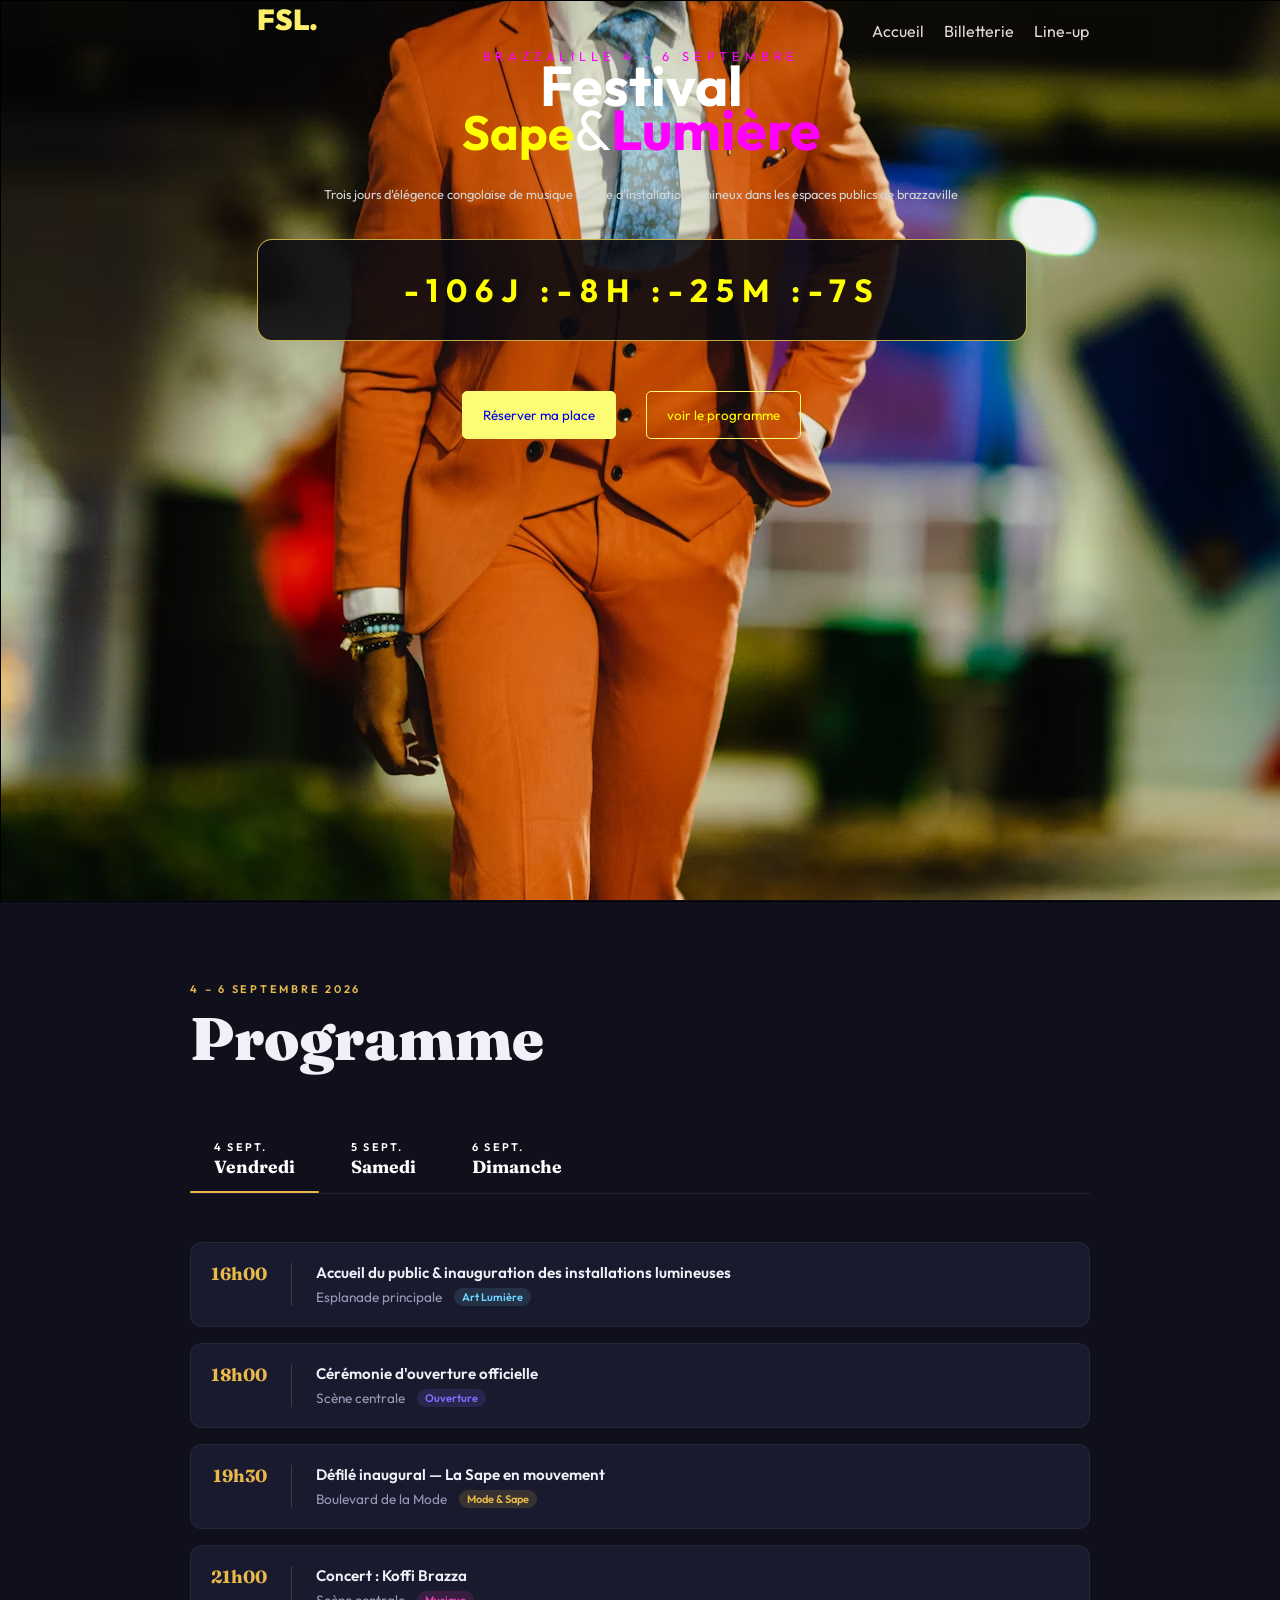
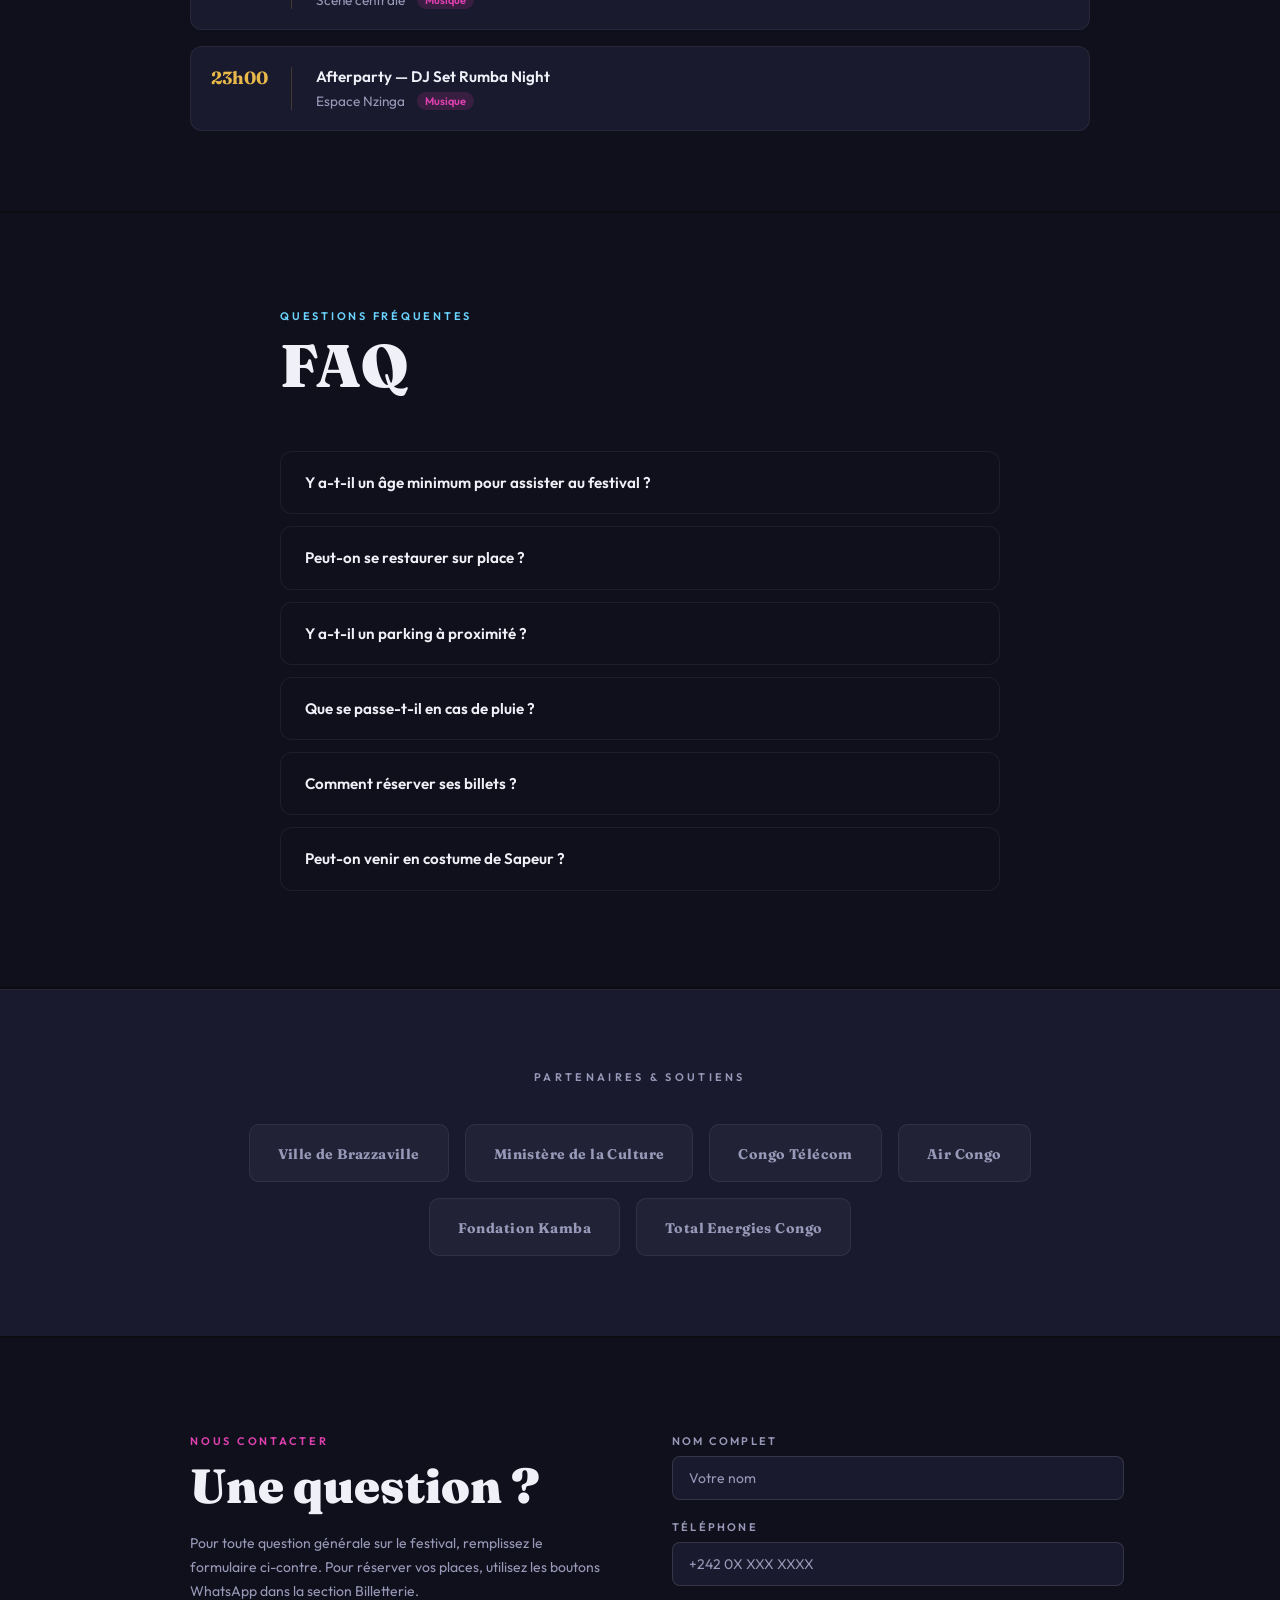
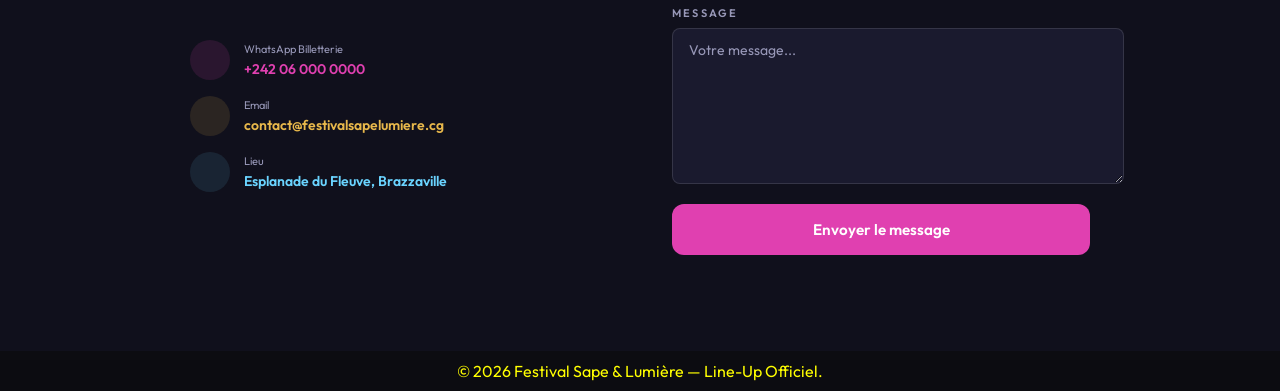
==== index.html @ 35334fa2 "ajout" ====
<!DOCTYPE html>
<html lang="en">
<head>
    <meta charset="UTF-8">
    <meta name="viewport" content="width=device-width, initial-scale=1.0">
    <link rel="stylesheet" href="style.css">
    <link href="https://fonts.googleapis.com/css2?family=Fraunces:wght@700;900&family=Outfit:wght@400;500;600&display=swap" rel="stylesheet" />
  
    <title>Festival-Sape-Luni</title>
</head>
<body>
    <header>
        
        <section id="section1">
            <h1 class="h1"><strong class="FSL">FSL.</strong></h1>
            <nav>
                
                <ul id="ul">
                    <li><a href="index.html">Accueil</a></li>
                    <li><a href="/Billetterie/billetterie.html">Billetterie</a></li>
                    <li> <a href="/line-up/lineup.html">Line-up</a></li>
                </ul>
            </nav>
            <div class="header_burger">
    <svg xmlns="http://www.w3.org/2000/svg" fill="none" viewBox="0 0 24 24" stroke-width="1.5" stroke="currentColor" class="size-6">
  <path stroke-linecap="round" stroke-linejoin="round" d="M3.75 6.75h16.5M3.75 12h16.5m-16.5 5.25h16.5" />
</svg>

            </div>
        </section>
        <section id="section2">
            <p class="p1">BRAZZALILLE 4 - 6 SEPTEMBRE</p>
            <div class="char">
            <p class="p2"><strong class="ftv">Festival</strong><br><strong class="Sape">Sape</strong><span>&</span><strong class="lum">Lumière</strong></p>
            <p class="p3">Trois jours d'élégence congolaise de musique de live 
            d'installation  lumineux dans les espaces publics de brazzaville</p>
            
            </div>
            <div id="div1" class="div1" >
            <p id="jours" class="container"></p>
            <p id="heures" class="container"></p>
            <p id="minutes" class="container"></p>
            <p id="secondes" class="container"></p>
            </div>

            <div id="div2" class="div2">
                <button class="rvs"><a href="https://api.whatsapp.com/send/?phone=242060000000&text=Bonjour%2C+je+souhaite+r%C3%A9server+un+Pass+1+Jour+pour+le+Festival+Sape+%26+Lumi%C3%A8re.&type=phone_number&app_absent=0">Réserver ma place</a></button>
                <button class="vlp">voir le programme</button>
            </div>
        </section>
    </header>

    <main>
      <section id="programme">
    <div class="prog-inner">
    <p class="prog-eyebrow">4 – 6 Septembre 2026</p>
    <h2 class="prog-title">Programme</h2>

    <div class="prog-tabs">
      <button class="prog-tab active" data-day="vendredi">
        <span class="tab-date">4 Sept.</span>
        <span class="tab-day">Vendredi</span>
        <span class="tab-indicator"></span>
      </button>
      <button class="prog-tab" data-day="samedi">
        <span class="tab-date">5 Sept.</span>
        <span class="tab-day">Samedi</span>
        <span class="tab-indicator"></span>
      </button>
      <button class="prog-tab" data-day="dimanche">
        <span class="tab-date">6 Sept.</span>
        <span class="tab-day">Dimanche</span>
        <span class="tab-indicator"></span>
      </button>
    </div>

    <div class="prog-events" id="prog-events"></div>
  </div>
</section><hr>
<!--FAQ-->
 <section id="faq">
  <div class="faq-inner">
    <p class="faq-eyebrow">Questions fréquentes</p>
    <h2 class="faq-title">FAQ</h2>

    <div class="faq-list" id="faq-list"></div>
  </div>
</section><hr>
<section id="partenaires">
  <div class="partenaires-inner">
    <p class="partenaires-eyebrow">Partenaires &amp; soutiens</p>
    <div class="partenaires-grid" id="partenaires-grid"></div>
  </div>
</section><hr>
  <section id="contact">
  <div class="contact-inner">

    <!-- Colonne gauche -->
    <div>
      <p class="contact-eyebrow">Nous contacter</p>
      <h2 class="contact-title">Une question ?</h2>
      <p class="contact-desc">
        Pour toute question générale sur le festival, remplissez le formulaire ci-contre.
        Pour réserver vos places, utilisez les boutons WhatsApp dans la section Billetterie.
      </p>

      <div class="contact-infos">

        <div class="contact-info-item">
          <div class="contact-icon" style="background: rgba(224,64,176,0.12);">

          </div>
          <div class="contact-info-text">
            <p>WhatsApp Billetterie</p>
            <a href="https://wa.me/242060000000" style="color: #e040b0;">+242 06 000 0000</a>
          </div>
        </div>

        <div class="contact-info-item">
          <div class="contact-icon" style="background: rgba(232,184,75,0.12);">

          </div>
          <div class="contact-info-text">
            <p>Email</p>
            <span style="color: #e8b84b;">contact@festivalsapelumiere.cg</span>
          </div>
        </div>

        <div class="contact-info-item">
          <div class="contact-icon" style="background: rgba(106,212,255,0.10);">
            
          </div>
          <div class="contact-info-text">
            <p>Lieu</p>
            <span style="color: #6ad4ff;">Esplanade du Fleuve, Brazzaville</span>
          </div>
        </div>

      </div>
    </div>

    <!-- Colonne droite : formulaire -->
    <div>
      <form class="contact-form" id="contact-form" novalidate>
        <div class="form-field">
          <label for="nom">Nom complet</label>
          <input type="text" id="nom" name="nom" placeholder="Votre nom" required />
        </div>
        <div class="form-field">
          <label for="telephone">Téléphone</label>
          <input type="tel" id="telephone" name="telephone" placeholder="+242 0X XXX XXXX" required />
        </div>
        <div class="form-field">
          <label for="message">Message</label>
          <textarea id="message" name="message" placeholder="Votre message..." required></textarea>
        </div>
        <button type="submit" class="form-submit">Envoyer le message</button>
      </form>

      <div class="success-box" id="success-box">
        <div class="success-icon">
          <svg width="32" height="32" viewBox="0 0 32 32" fill="none">
            <path d="M8 16l6 6 10-10" stroke="#4ddb9a" stroke-width="2.5" stroke-linecap="round" stroke-linejoin="round"/>
          </svg>
        </div>
        <h3>Message envoyé !</h3>
        <p>Nous vous répondrons dans les 48 heures.</p>
        <button onclick="resetForm()">Envoyer un autre message</button>
      </div>
    </div>

  </div>
</section>

<main>
   
    </main>




    <footer class="footer">
        <p> &copy; 2026 Festival Sape & Lumière — Line-Up Officiel.</p>
    </footer>
    <script src="app.js"></script>
</body>
</html>
---- style.css ----
*{
margin: 0;
padding: 0;
font-family: 'Outfit', sans-serif;
text-decoration: none;
}
/*entete et hero section */
header{
width: 100%;
max-width: 100%;
height: 500px;
border: 1px solid black;
color: black;
background-image: url(photo-1645506424213-95a26e09789f.avif);
background-size: cover;
background-position: center;
background-repeat: no-repeat;
background-attachment: fixed;
min-height: 100vh;

}
body{
max-width: 100%;
background-color: rgb(12, 12, 17);
}
hr{
border: 1px solid rgb(12, 12, 17);;
}
#section1{
font-size: 1.2rem;
display: flex;
justify-content:space-around;
gap: 10px;
}
nav{
position:s;
}

.h1{
margin-left: 4rem;
font-weight:bolder ;
}
#h1, .FSL{
color: rgb(253, 239, 108);
font-weight:bolder ;
}
#section2, .P2{
line-height: 3.5px;
text-align: center;
}
.ftv{
font-weight: bolder;
color: white;
font-size: 3.5rem;
}
.Sape{
font-weight: bolder;
color: yellow;
font-size: 3rem;
}
.lum{
font-weight: bolder;
color:fuchsia;
font-size: 3.5rem;
}
span{
font-size: 3.5rem;
color: white;
}
#section, .p3{
margin-top: 20px;
text-align: center;
font-size: 0.8rem;
color: rgb(212, 213, 214);
}
#ul{
display: flex;
justify-content: space-between;
gap: 20px;
text-decoration: none;
list-style: none;
margin-left: 10rem;
margin-top: 20px;
font-size: 1rem;
}
li a{
color: rgb(226, 221, 221);
}
.p1{
font-size: 0.8rem;
color: fuchsia;
text-align: center;
letter-spacing: 0.3rem;
}
#section2, .P2{
line-height: 30px;
text-align: center;
}
.ftv{
font-weight: bolder;

}
.Sape{
font-weight: bolder;
}
.lum{
font-weight: bolder;
}
/*compte a rebour*/
.div1{
 display: flex;
 justify-content: center;
 align-items: center;
 max-width: 60%;
 border: 1px solid rgba(236, 209, 85, 0.815);
 height: 100px;
 margin-top: 30px;
 margin-left: 20%;
 background-color: rgba(12, 12, 17, 0.89);
 border-radius: 15px;
}
.container{
color: yellow;
font-size: 2rem;
letter-spacing: 0.5rem;
font-weight: bolder;
}
.div2{
max-width: 100%;
display: flex;
flex-direction: row;
flex-wrap: wrap;
gap: 30px;
margin-left: 36%;
margin-top: 50px;
}
.rvs{
padding: 15px 20px;
border-radius: 5px;
border:1px solid rgb(252, 252, 117);
background-color:rgb(252, 252, 117); ;
}
.vlp{
padding: 15px 20px;
border-radius: 5px;
background-color: rgba(255, 255, 255, 0);
border:1px solid rgb(252, 252, 117);
color: yellow;
}

.header_burger, svg{
stroke: white;
width: 22px;
height: 22px;
display: none;
} 
/* programme*/
body {
      font-family: 'Outfit', sans-serif;
      background: #10101c;
      color: #f0f0f8;
    }

    
    #programme {
      padding: 80px 20px;
      background: #10101c;
    
    }

    .prog-inner {
      max-width: 900px;
      margin: 0 auto;
    }

   
    .prog-eyebrow {
      font-size: 11px;
      text-transform: uppercase;
      letter-spacing: 0.25em;
      font-weight: 600;
      color: #e8b84b;
      margin-bottom: 12px;
    }

    .prog-title {
      font-family: 'Fraunces', Georgia, serif;
      font-weight: 900;
      font-size: clamp(2.5rem, 6vw, 3.75rem);
      color: #f0f0f8;
      margin-bottom: 56px;
      line-height: 1;
    }

    
    .prog-tabs {
      display: flex;
      gap: 8px;
      border-bottom: 1px solid rgba(240,240,248,0.08);
      margin-bottom: 48px;
    }

    .prog-tab {
      display: flex;
      flex-direction: column;
      align-items: flex-start;
      padding: 16px 24px;
      background: none;
      border: none;
      cursor: pointer;
      position: relative;
      color: #9898b8;
      transition: color 0.2s;
    }

    .prog-tab:hover { color: #c8c8e0; }

    .prog-tab.active { color: #e8b84b; }

    .prog-tab .tab-date {
      font-size: 11px;
      text-transform: uppercase;
      letter-spacing: 0.2em;
      font-weight: 600;
    }

    .prog-tab .tab-day {
      font-family: 'Fraunces', Georgia, serif;
      font-weight: 700;
      font-size: 1.1rem;
      margin-top: 2px;
    }

    .prog-tab .tab-indicator {
      display: none;
      position: absolute;
      bottom: 0; left: 0; right: 0;
      height: 2px;
      background: #e8b84b;
      border-radius: 2px;
    }

    .prog-tab.active .tab-indicator {
      display: block; }

   
    .prog-events { display: flex; flex-direction: column; gap: 16px; }

    .prog-event {
      display: flex;
      gap: 24px;
      align-items: flex-start;
      padding: 20px;
      border-radius: 12px;
      background: #1a1a2e;
      border: 1px solid rgba(240,240,248,0.06);
      transition: transform 0.2s;
    }

    .prog-event:hover { transform: scale(1.005); }

    .prog-time {
      flex-shrink: 0;
      width: 56px;
      text-align: right;
      font-family: 'Fraunces', Georgia, serif;
      font-weight: 700;
      font-size: 1.1rem;
      color: #e8b84b;
    }
    .prog-divider {
      width: 1px;
      align-self: stretch;
      background: rgba(232,184,75,0.2);
    }

    .prog-info { flex: 1; }

    .prog-event-title {
      font-weight: 600;
      font-size: 0.95rem;
      color: #f0f0f8;
      margin-bottom: 6px;
    }

    .prog-meta {
      display: flex;
      align-items: center;
      gap: 12px;
      flex-wrap: wrap;
    }

    .prog-location {
      font-size: 0.85rem;
      color: #9898b8;
      display: flex;
      align-items: center;
      gap: 4px;
    }

    .prog-location svg { width: 14px; height: 14px; flex-shrink: 0; }

    .prog-badge {
      font-size: 11px;
      font-weight: 600;
      padding: 2px 8px;
      border-radius: 999px;
    }

    /* ── Responsive ── */
    @media (max-width: 600px) {
      .prog-tab { padding: 12px 14px; }
      .prog-tab .tab-day { font-size: 1rem; }
      .prog-event { gap: 14px; padding: 14px; }
      .prog-time { width: 44px; font-size: 0.95rem; }
    }

/*partenaire*/
    #partenaires{
    background-color:#1a1a2e;
    }
    #faq {
      padding: 96px 24px;
    }

    .faq-inner {
      max-width: 720px;
      margin: 0 auto;
    }

    /* ── Header ── */
    .faq-eyebrow {
      font-size: 11px;
      text-transform: uppercase;
      letter-spacing: 0.25em;
      font-weight: 600;
      color: #6ad4ff;
      margin-bottom: 12px;
    }

    .faq-title {
      font-family: 'Fraunces', Georgia, serif;
      font-weight: 900;
      font-size: clamp(2.5rem, 6vw, 3.75rem);
      color: #f0f0f8;
      line-height: 1;
      margin-bottom: 56px;
    }

    /* ── Accordion ── */
    .faq-list {
      display: flex;
      flex-direction: column;
      gap: 12px;
    }

    .faq-item {
      border-radius: 12px;
      background: #10101c;
      border: 1px solid rgba(240, 240, 248, 0.06);
      overflow: hidden;
      transition: border-color 0.25s;
    }

    .faq-item.open {
      border-color: rgba(106, 212, 255, 0.3);
    }

    .faq-question {
      width: 100%;
      display: flex;
      align-items: center;
      justify-content: space-between;
      gap: 16px;
      padding: 20px 24px;
      background: none;
      border: none;
      cursor: pointer;
      text-align: left;
    }

    .faq-question span {
      font-size: 0.95rem;
      font-weight: 600;
      color: #f0f0f8;
      line-height: 1.4;
    }

    .faq-icon {
      flex-shrink: 0;
      width: 20px;
      height: 20px;
      color: #6ad4ff;
      transition: transform 0.3s ease;
    }

    .faq-item.open .faq-icon {
      transform: rotate(180deg);
    }

    .faq-answer {
      max-height: 0;
      overflow: hidden;
      transition: max-height 0.35s ease;
    }

    .faq-answer-inner {
      padding: 0 24px 20px;
      font-size: 0.875rem;
      line-height: 1.7;
      color: #9898b8;
    }

/*Nous contacter*/
 
    #contact {
      padding: 96px 24px;
    }

    .contact-inner {
      max-width: 900px;
      margin: 0 auto;
      display: grid;
      grid-template-columns: 1fr 1fr;
      gap: 64px;
      align-items: start;
    }

   
    .contact-eyebrow {
      font-size: 11px;
      text-transform: uppercase;
      letter-spacing: 0.25em;
      font-weight: 600;
      color: #e040b0;
      margin-bottom: 12px;
    }

    .contact-title {
      font-family: 'Fraunces', Georgia, serif;
      font-weight: 900;
      font-size: clamp(2rem, 5vw, 3rem);
      color: #f0f0f8;
      line-height: 1.1;
      margin-bottom: 20px;
    }

    .contact-desc {
      font-size: 0.875rem;
      line-height: 1.7;
      color: #9898b8;
      margin-bottom: 36px;
    }

    /* ── Infos de contact ── */
    .contact-infos {
      display: flex;
      flex-direction: column;
      gap: 16px;
    }

    .contact-info-item {
      display: flex;
      align-items: center;
      gap: 14px;
    }

    .contact-icon {
      width: 40px;
      height: 40px;
      border-radius: 50%;
      display: flex;
      align-items: center;
      justify-content: center;
      flex-shrink: 0;
    }

    .contact-info-text p:first-child {
      font-size: 11px;
      color: #9898b8;
      margin-bottom: 2px;
    }

    .contact-info-text a,
    .contact-info-text span {
      font-size: 0.875rem;
      font-weight: 600;
      text-decoration: none;
    }

    /* ── Formulaire ── */
    .contact-form {
      display: flex;
      flex-direction: column;
      gap: 20px;
    }

    .form-field {
      display: flex;
      flex-direction: column;
      gap: 8px;
    }

    .form-field label {
      font-size: 11px;
      font-weight: 600;
      text-transform: uppercase;
      letter-spacing: 0.2em;
      color: #9898b8;
    }

    .form-field input,
    .form-field textarea {
      background: #1a1a2e;
      border: 1px solid rgba(240, 240, 248, 0.12);
      color: #f0f0f8;
      border-radius: 8px;
      padding: 12px 16px;
      font-family: 'Outfit', sans-serif;
      font-size: 0.875rem;
      outline: none;
      transition: border-color 0.2s;
      width: 100%;
    }

    .form-field input::placeholder,
    .form-field textarea::placeholder {
      color: #9898b8;
    }

    .form-field input:focus,
    .form-field textarea:focus {
      border-color: rgba(232, 184, 75, 0.5);
    }

    .form-field textarea {
      resize: vertical;
      min-height: 130px;
    }

    .form-submit {
      padding: 16px;
      border-radius: 12px;
      background: #e040b0;
      color: #fff;
      font-family: 'Outfit', sans-serif;
      font-size: 0.95rem;
      font-weight: 600;
      border: none;
      cursor: pointer;
      transition: opacity 0.2s, transform 0.2s;
    }

    .form-submit:hover {
      opacity: 0.9;
      transform: translateY(-2px);
    }

    
    .success-box {
      display: none;
      flex-direction: column;
      align-items: center;
      justify-content: center;
      gap: 16px;
      text-align: center;
      padding: 48px 32px;
      border-radius: 16px;
      background: rgba(77, 219, 154, 0.08);
      border: 1px solid rgba(77, 219, 154, 0.25);
    }

    .success-box.visible { display: flex; }

    .success-icon {
      width: 64px;
      height: 64px;
      border-radius: 50%;
      background: rgba(77, 219, 154, 0.15);
      display: flex;
      align-items: center;
      justify-content: center;
    }

    .success-box h3 {
      font-family: 'Fraunces', Georgia, serif;
      font-weight: 700;
      font-size: 1.25rem;
      color: #4ddb9a;
    }

    .success-box p {
      font-size: 0.875rem;
      color: #9898b8;
    }

    .success-box button {
      margin-top: 8px;
      font-size: 0.875rem;
      color: #9898b8;
      background: none;
      border: none;
      cursor: pointer;
      text-decoration: underline;
      font-family: 'Outfit', sans-serif;
    }

    /* ── Responsive ── */
    @media (max-width: 768px) {
      .contact-inner {
        grid-template-columns: 1fr;
        gap: 48px;
      }
    }
/*section partenaire*/
 
    #partenaires {
      padding: 80px 24px;
      border-top: 1px solid rgba(240, 240, 248, 0.05);
    }

    .partenaires-inner {
      max-width: 900px;
      margin: 0 auto;
      text-align: center;
    }

    
    .partenaires-eyebrow {
      font-size: 11px;
      text-transform: uppercase;
      letter-spacing: 0.3em;
      font-weight: 600;
      color: #9898b8;
      margin-bottom: 40px;
    }

    
    .partenaires-grid {
      display: flex;
      flex-wrap: wrap;
      align-items: center;
      justify-content: center;
      gap: 16px;
    }

    .partenaire-card {
      padding: 18px 28px;
      border-radius: 10px;
      background: rgba(240, 240, 248, 0.04);
      border: 1px solid rgba(240, 240, 248, 0.07);
      transition: opacity 0.2s, border-color 0.2s, transform 0.2s;
      cursor: default;
    }

    .partenaire-card:hover {
      opacity: 0.75;
      border-color: rgba(232, 184, 75, 0.2);
      transform: translateY(-2px);
    }

    .partenaire-card span {
      font-family: 'Fraunces', Georgia, serif;
      font-weight: 700;
      font-size: 0.875rem;
      letter-spacing: 0.03em;
      color: #9898b8;
      white-space: nowrap;
    }

    /* ── Responsive ── */
    @media (max-width: 480px) {
      .partenaire-card { padding: 14px 20px; }
      .partenaire-card span { font-size: 0.8rem; }
    }




 


/*mobile*/
@media (max-width:768px){
.h1{
margin-left: 0;
}
.header_burger, svg{
stroke: white;
width: 22px;
height: 22px;
display: block;

}

.rvs{
padding: 15px 20px;
border-radius: 5px;
border:1px solid rgb(252, 252, 117);
background-color:rgb(252, 252, 117); ;
}
.vlp{
padding: 15px 20px;
border-radius: 5px;
background-color: rgba(255, 255, 255, 0);
border:1px solid rgb(252, 252, 117);
}
#ul{
text-decoration: none;
list-style: none;
margin-left: 1rem;
}
nav{
display: none;
}
.p1{
font-size: 0.8rem;
color: fuchsia;
text-align: center;
letter-spacing: 0.3rem;
}
#section2, .P2{
line-height: 30px;
text-align: center;

}
.ftv{
font-weight: bolder;
color: white;
font-size: 30px;
}
.Sape{
font-weight: bolder;
color: yellow;
font-size: 30px;
}
.lum{
font-weight: bolder;
color:fuchsia;
font-size: 30px;
}
span{
font-size: 30px;
color: white;
}
#section, .p3{
margin-top: 20px;
text-align: center;
font-size: 0.8rem;
color: rgb(212, 213, 214);
}
.div1{
 max-width: 80%;
 border: 1px solid rgba(236, 209, 85, 0.815);
 height: 100px;
 margin-top: 30px;
 margin-left: 10%;
 background-color: rgba(12, 12, 17, 0.89);
 border-radius: 15px;
 
}
.div2{

display: flex;
flex-wrap: wrap;
max-width: 45%;
margin-left: 40%;
}
.container{
color: yellow;
font-size: 1.2rem;
letter-spacing: 0.rem;
font-weight: bolder;
}
header{
height: 700px;
}

}

@media (max-width: 375px){

.div2{

display: flex;
max-width: 45%;
margin-left: 30%;
height: 200px;

}
.container{
color: yellow;
font-size: 0.9rem;
letter-spacing: 0.4rem;
font-weight: bolder;

}
.rvs{
width: 200px;
height: 50px;
padding: 15px 20px;
border-radius: 5px;
border:1px solid rgb(252, 252, 117);
background-color:rgb(252, 252, 117); ;
}
.vlp{
width: 200px;
height: 50px;
padding: 15px 20px;
border-radius: 5px;
background-color: rgba(255, 255, 255, 0);
border:1px solid rgb(252, 252, 117);
}

header{
height: 700px;
}
}

/*footer*/
.footer{
max-width: 100%;
font-size: 1rem;
background-color: rgb(12, 12, 17);
text-align: center;
padding: 10px 10px;
color: yellow;
}
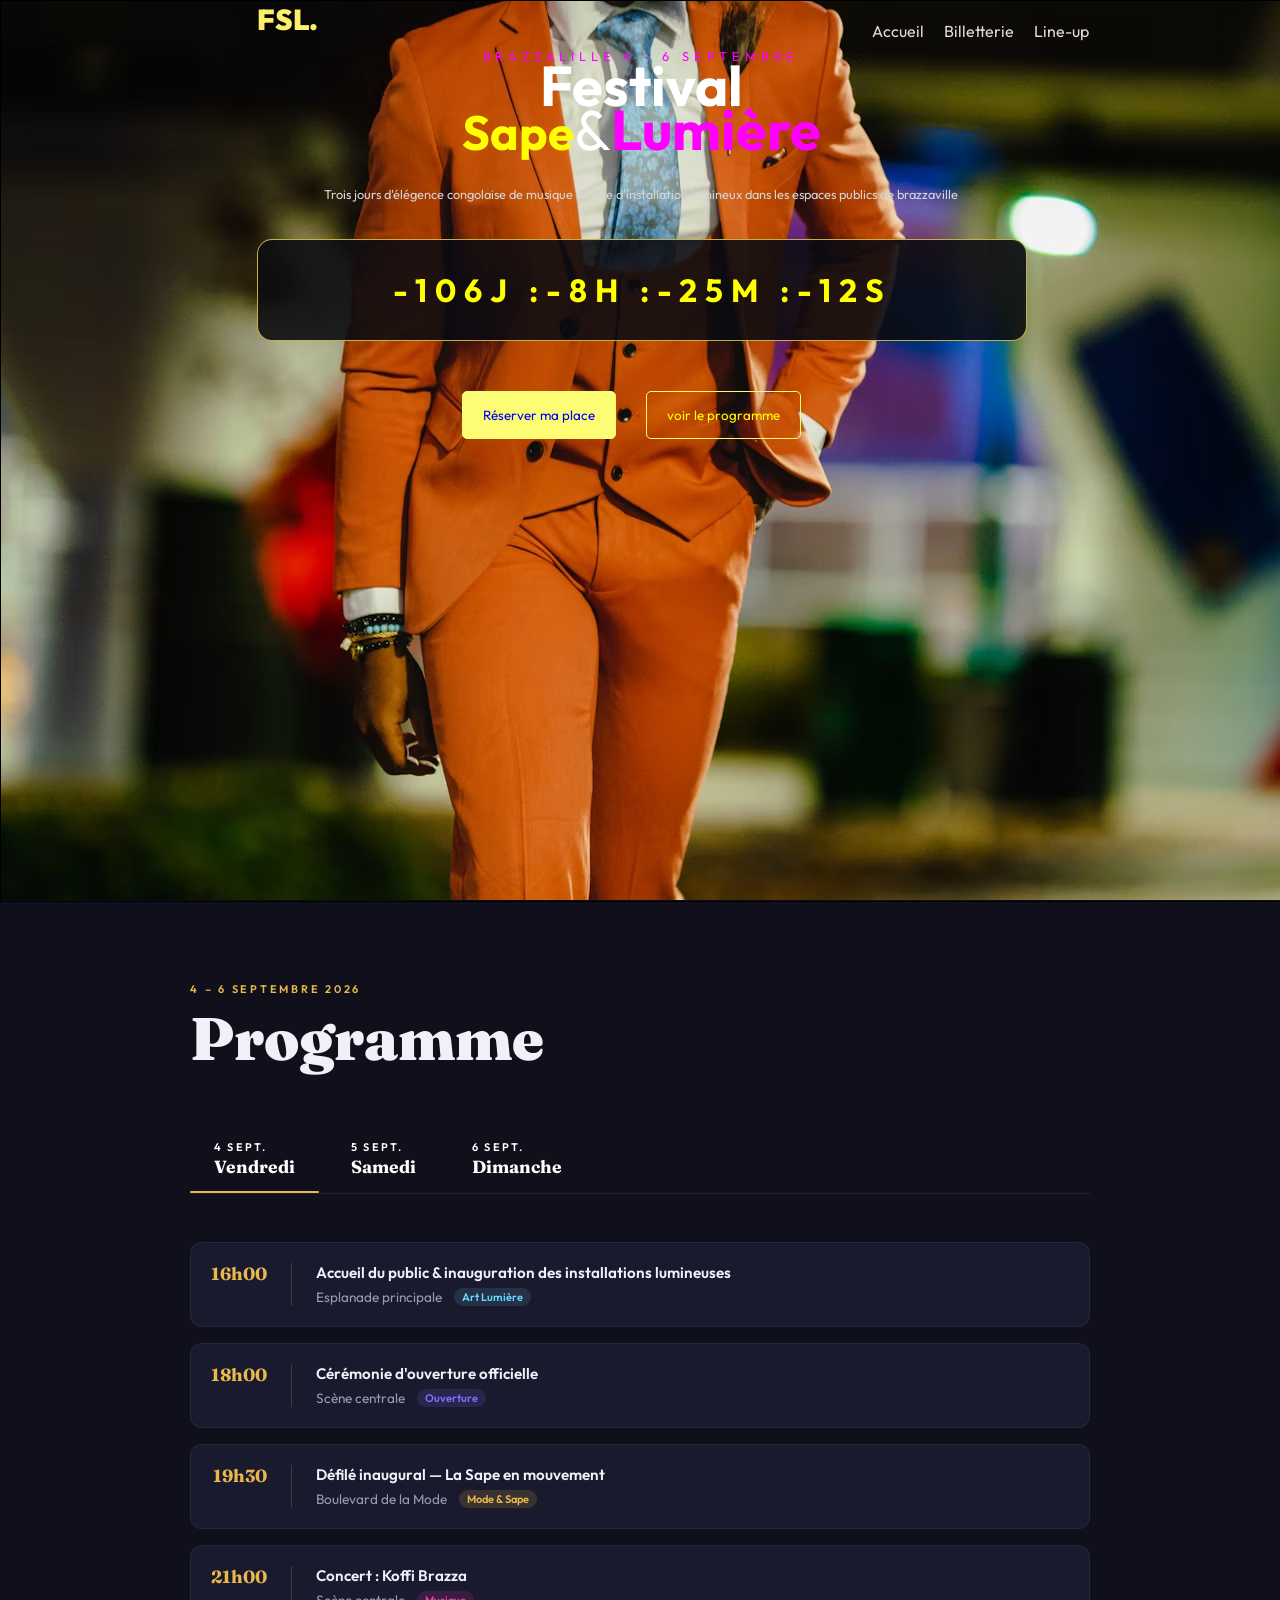
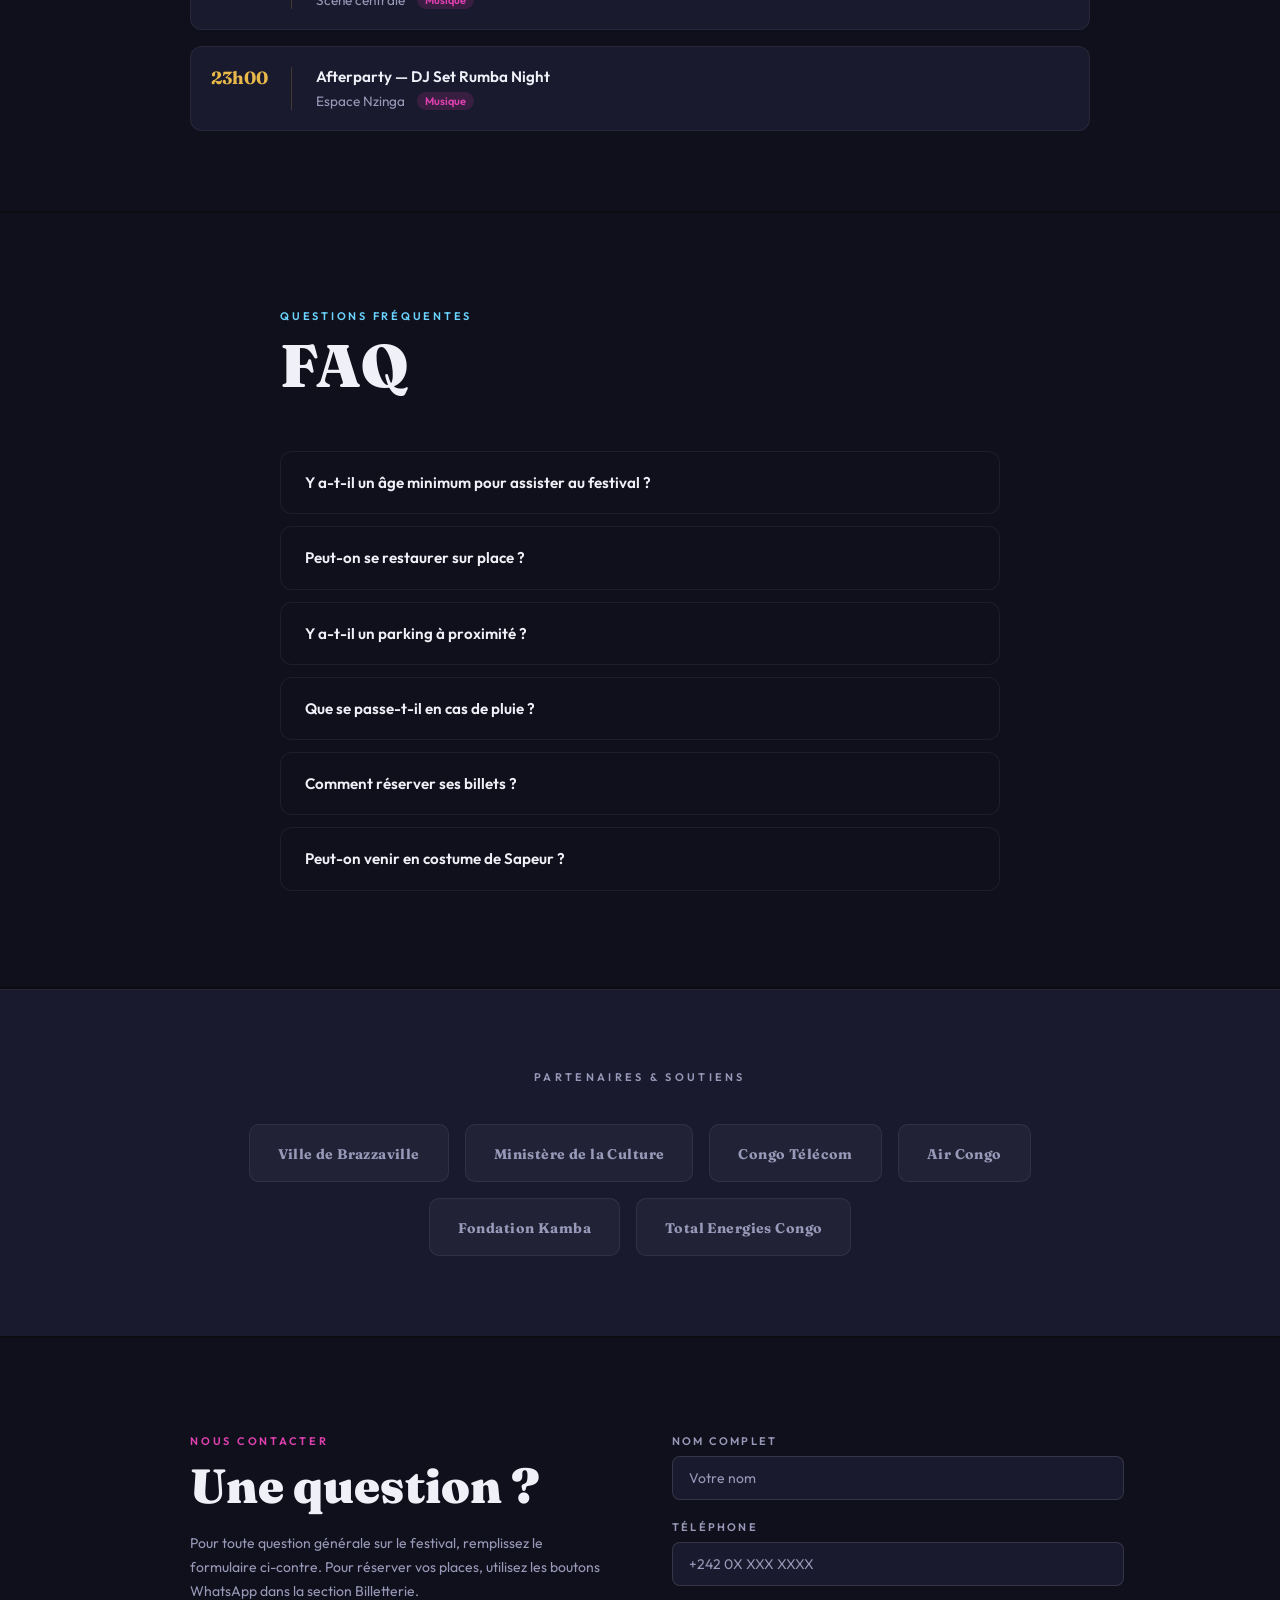
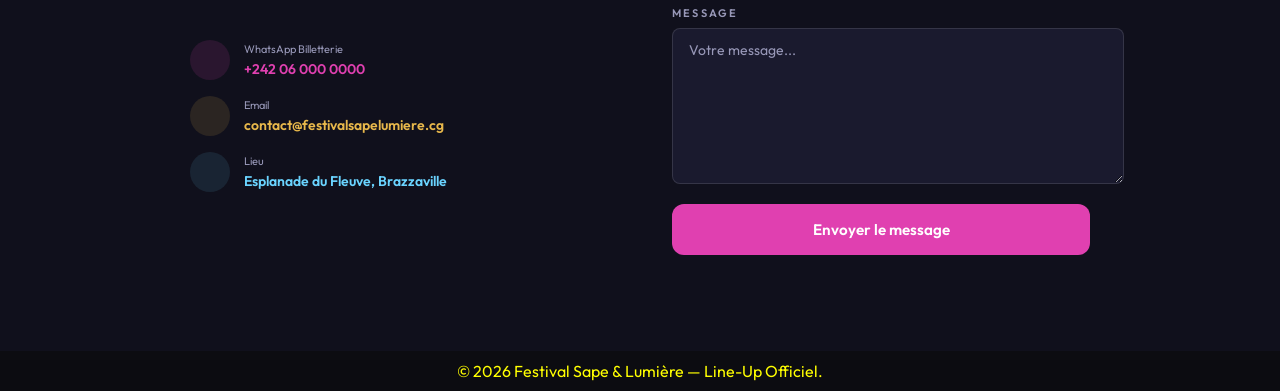
==== commit 9016ea48: "Update links for Billetterie and Line-up pages" ====
--- a/index.html
+++ b/index.html
@@ -17,8 +17,8 @@
                 
                 <ul id="ul">
                     <li><a href="index.html">Accueil</a></li>
-                    <li><a href="/Billetterie/billetterie.html">Billetterie</a></li>
-                    <li> <a href="/line-up/lineup.html">Line-up</a></li>
+                    <li><a href="Billetterie/billetterie.html">Billetterie</a></li>
+                    <li> <a href="line-up/lineup.html">Line-up</a></li>
                 </ul>
             </nav>
             <div class="header_burger">
@@ -184,4 +184,4 @@
     </footer>
     <script src="app.js"></script>
 </body>
-</html>+</html>
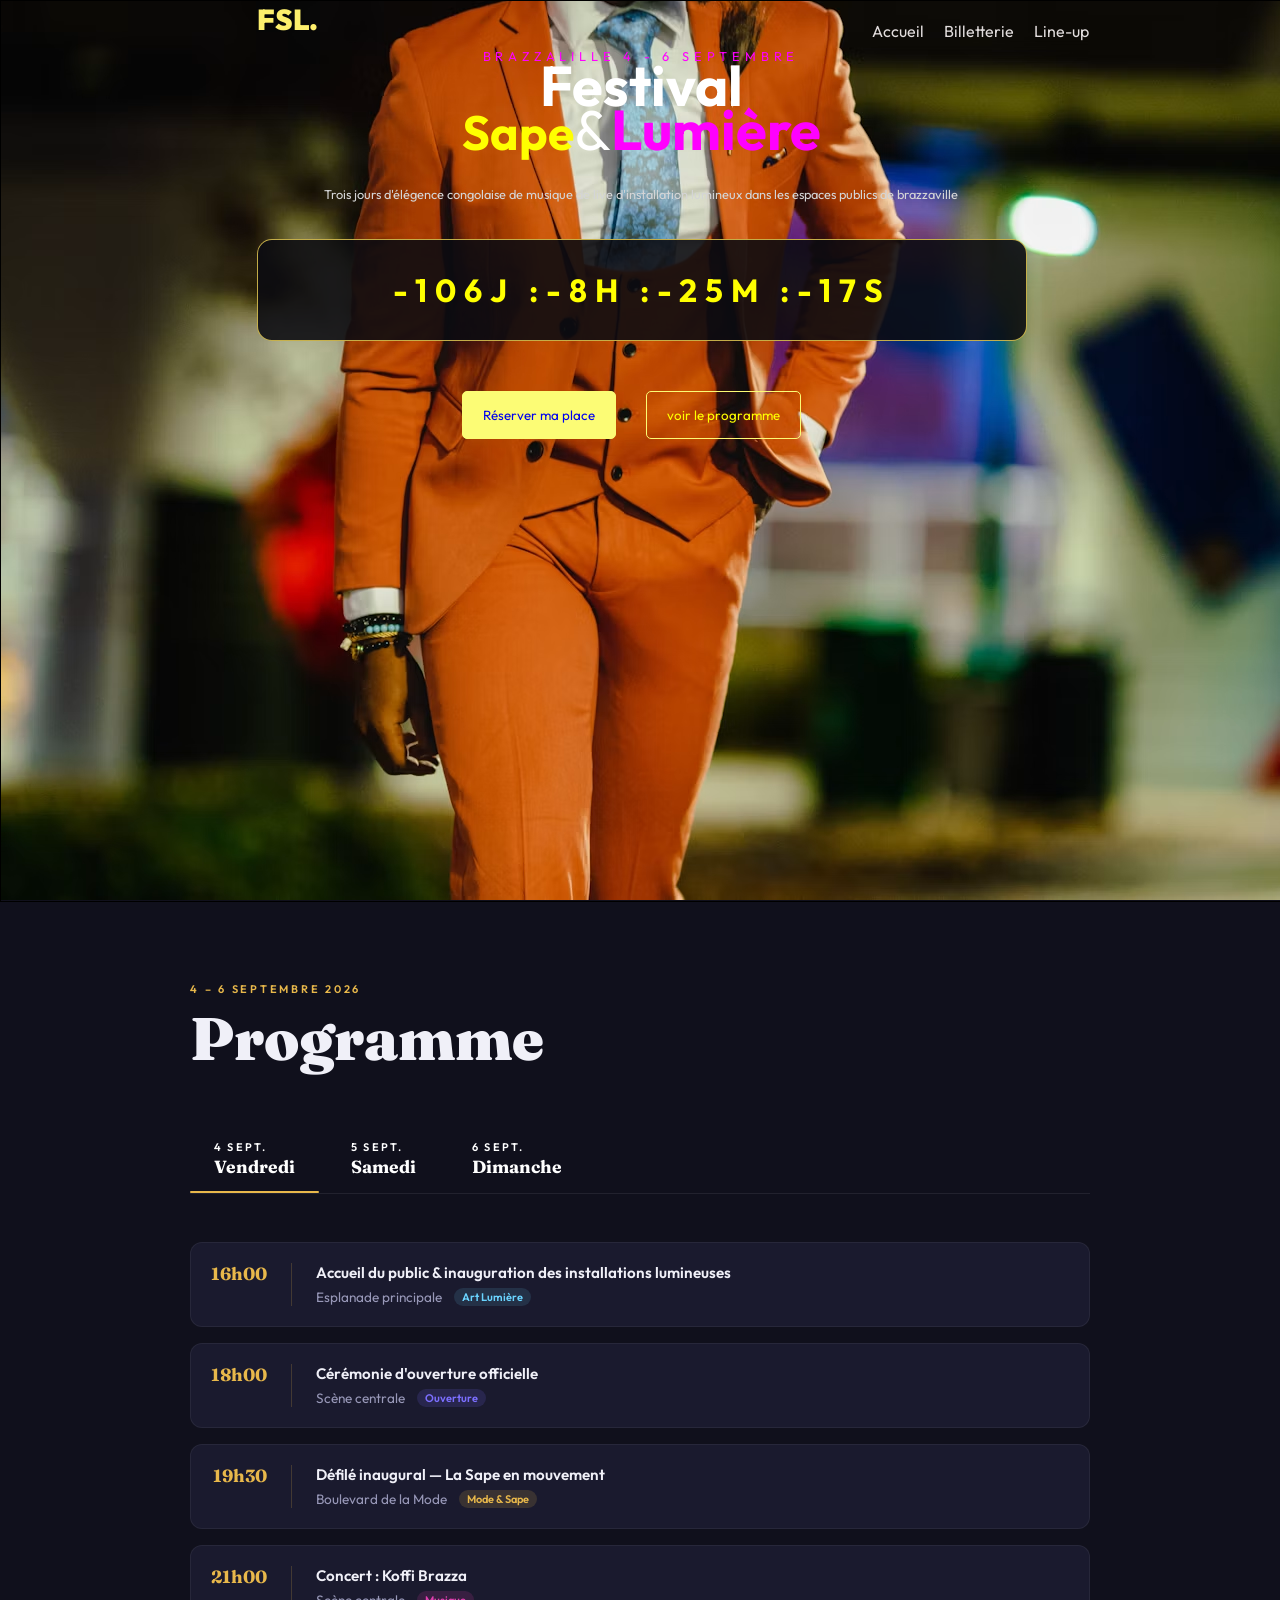
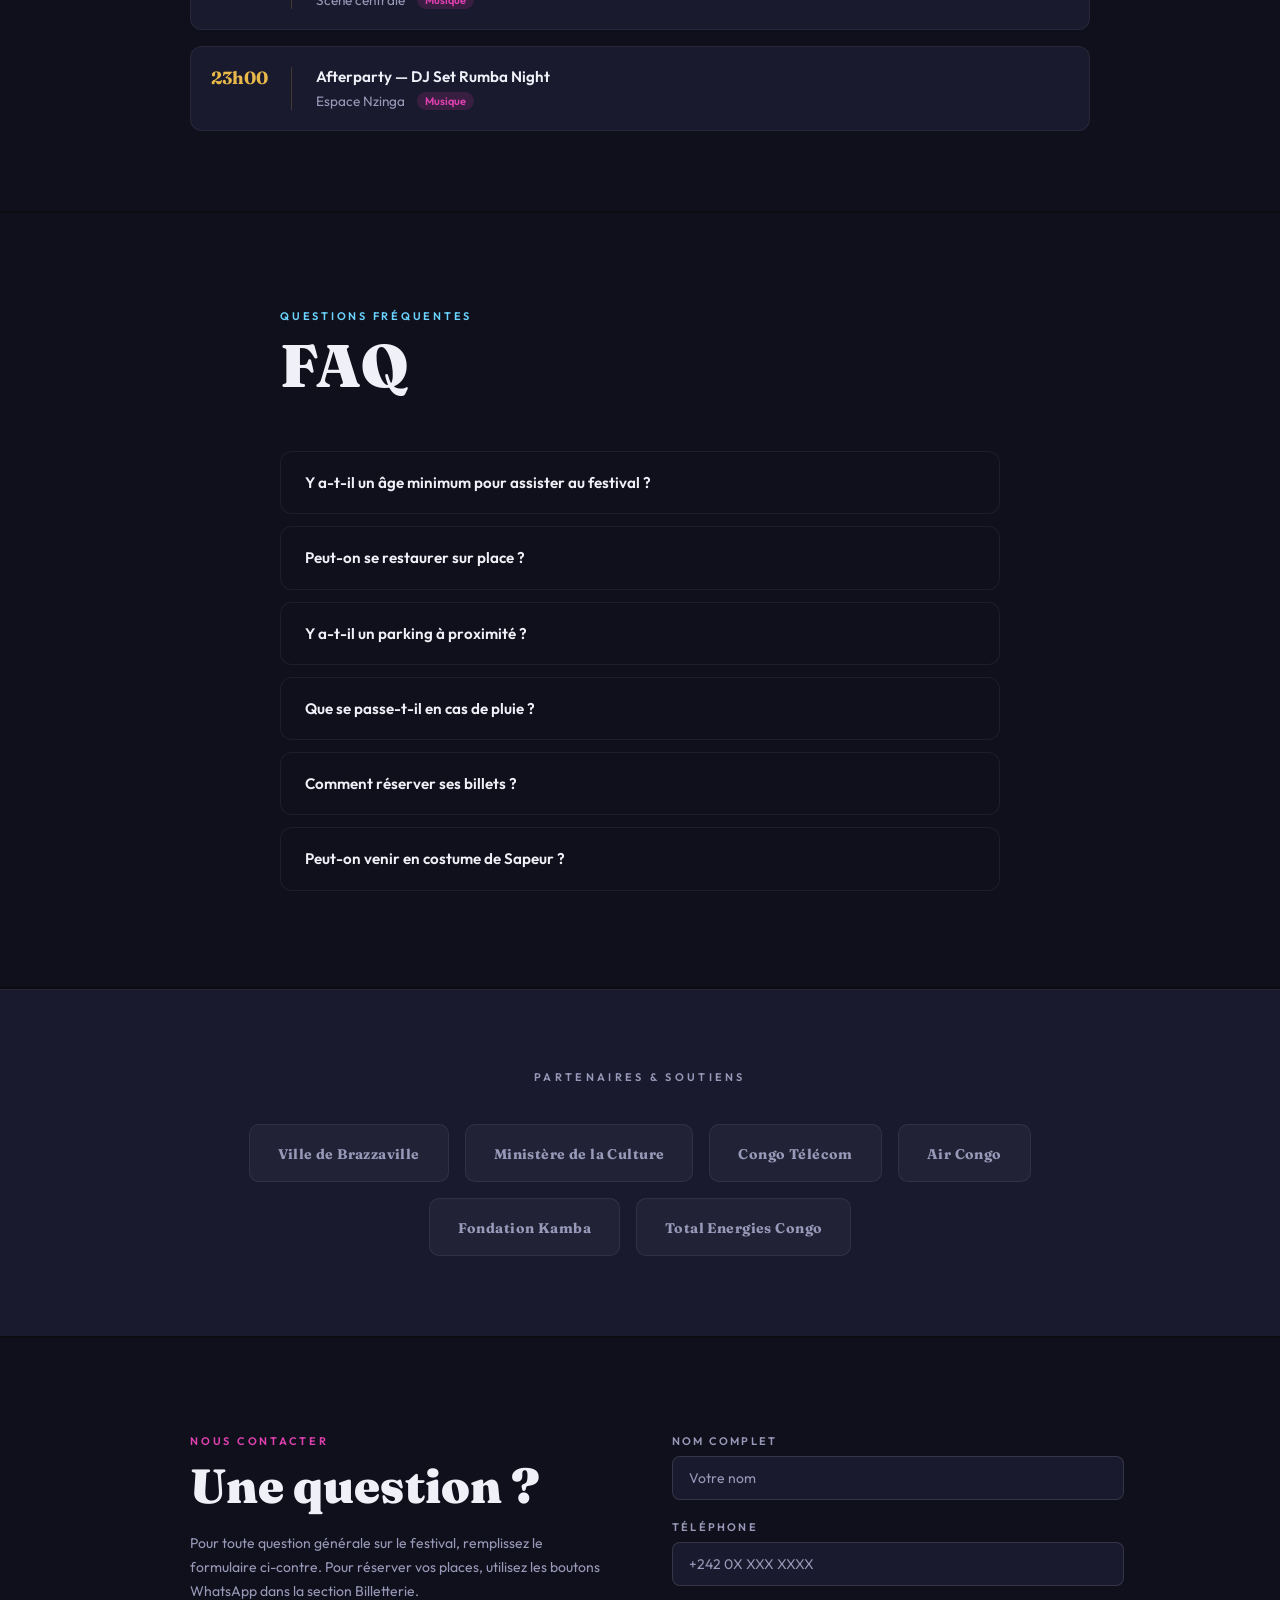
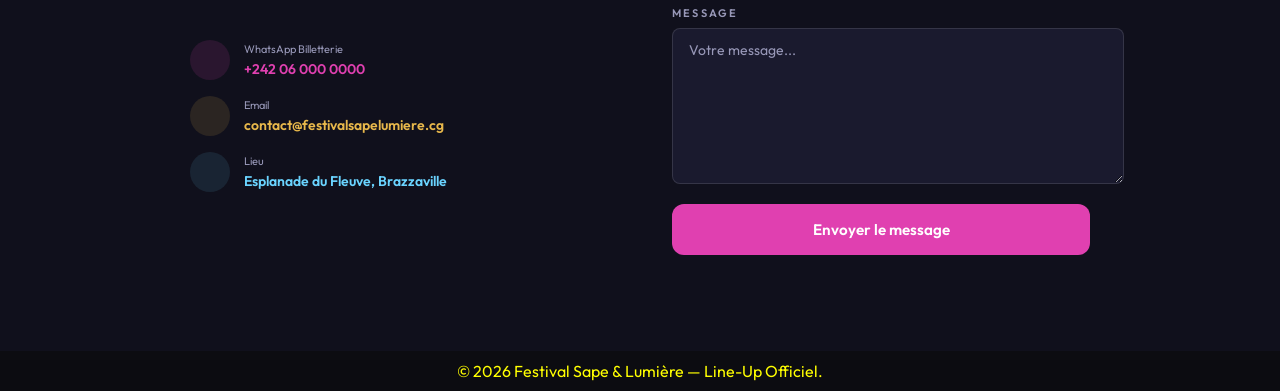
==== commit a99ccdad: "Update index.html" ====
--- a/index.html
+++ b/index.html
@@ -17,8 +17,8 @@
                 
                 <ul id="ul">
                     <li><a href="index.html">Accueil</a></li>
-                    <li><a href="Billetterie/billetterie.html">Billetterie</a></li>
-                    <li> <a href="line-up/lineup.html">Line-up</a></li>
+                    <li><a href="Festival/Billetterie/billetterie.html">Billetterie</a></li>
+                    <li> <a href="Festival/line-up/lineup.html">Line-up</a></li>
                 </ul>
             </nav>
             <div class="header_burger">
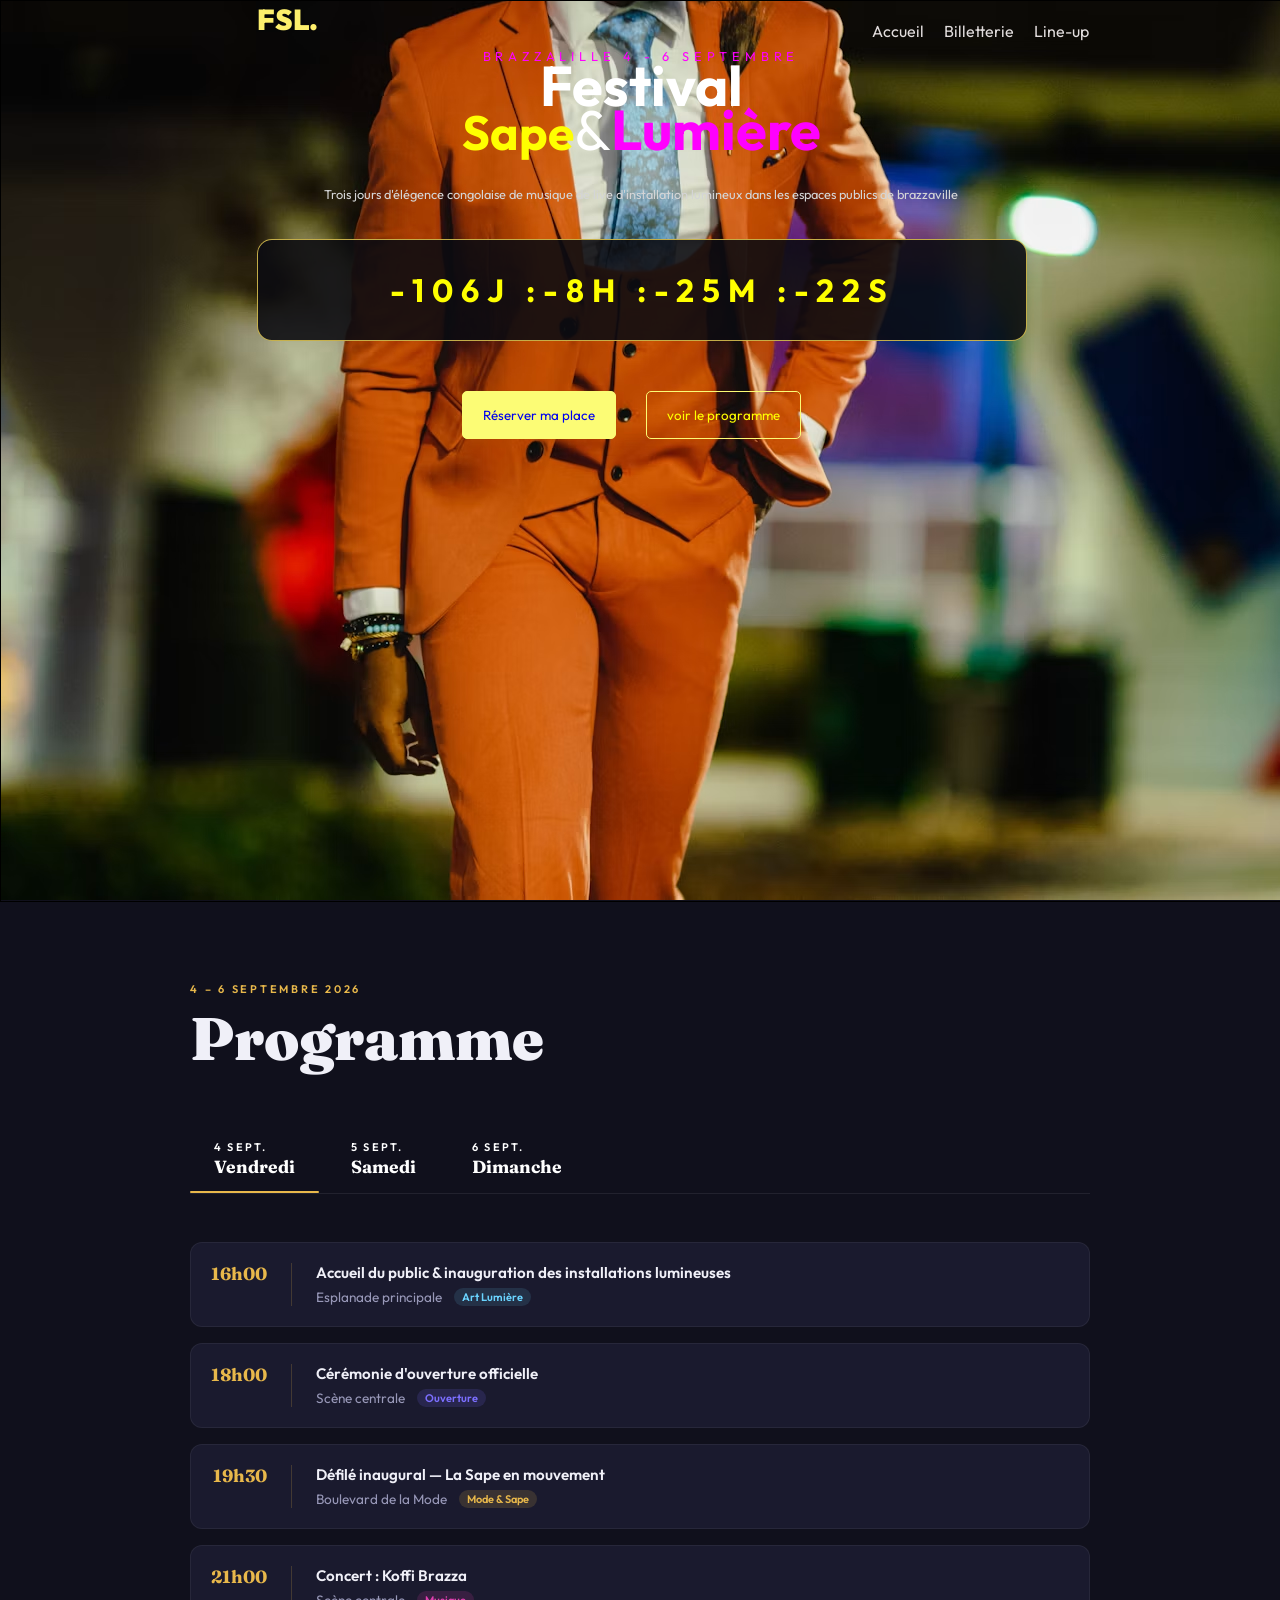
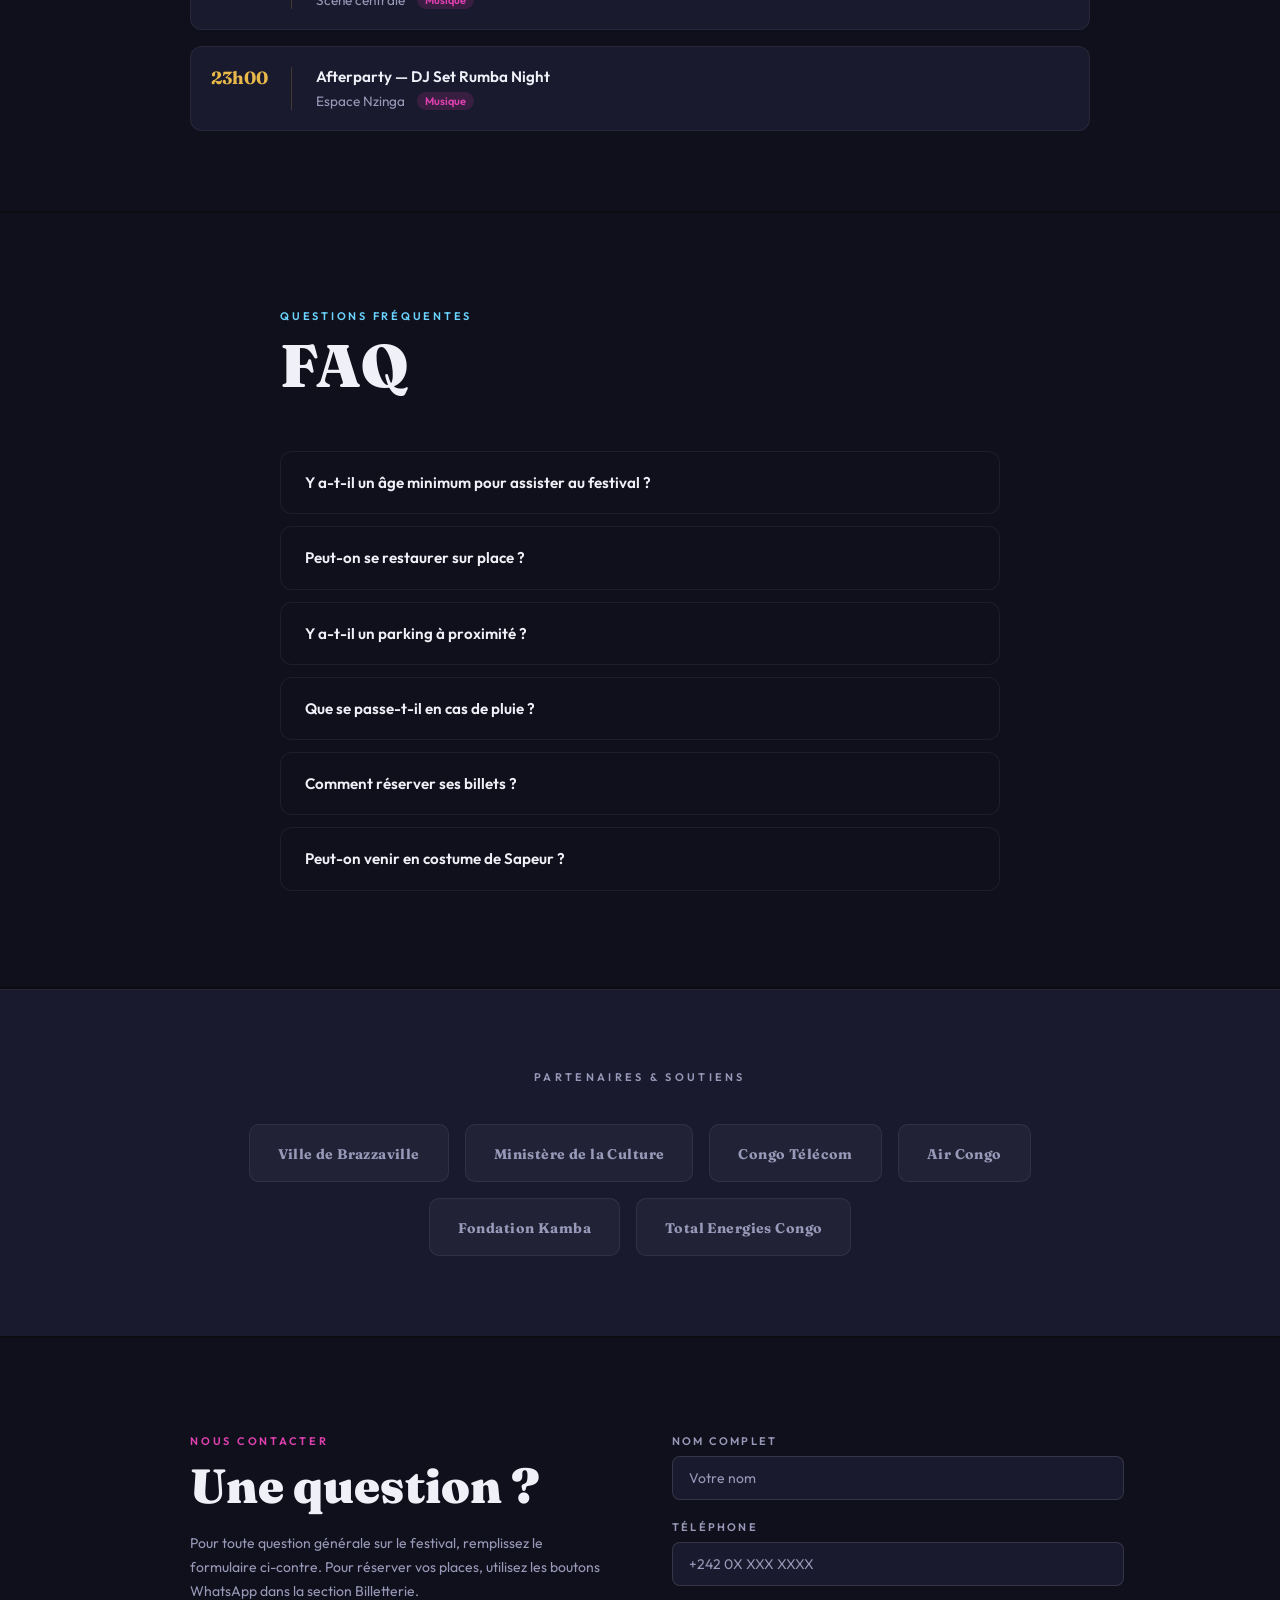
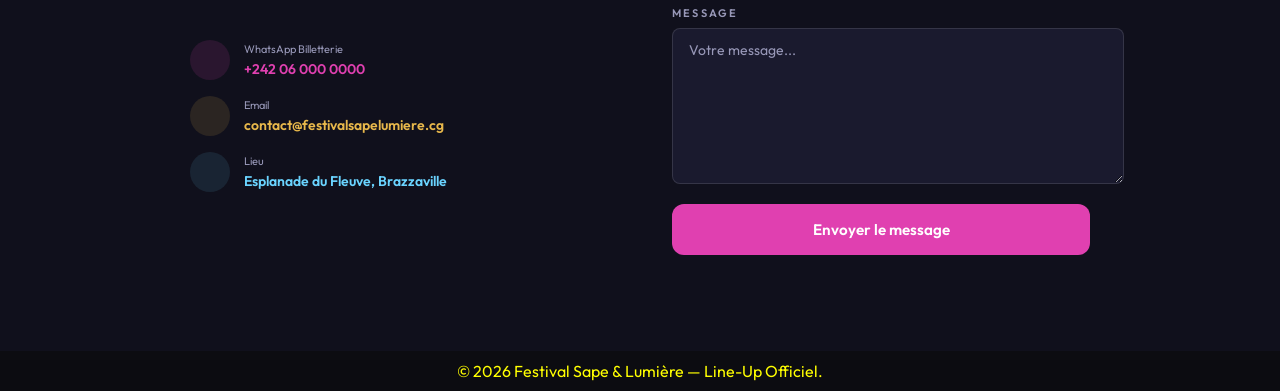
==== commit acba2ba5: "Update links in navigation to use relative paths" ====
--- a/index.html
+++ b/index.html
@@ -17,8 +17,8 @@
                 
                 <ul id="ul">
                     <li><a href="index.html">Accueil</a></li>
-                    <li><a href="Festival/Billetterie/billetterie.html">Billetterie</a></li>
-                    <li> <a href="Festival/line-up/lineup.html">Line-up</a></li>
+                    <li><a href="./Billetterie/billetterie.html">Billetterie</a></li>
+                    <li> <a href="./line-up/lineup.html">Line-up</a></li>
                 </ul>
             </nav>
             <div class="header_burger">
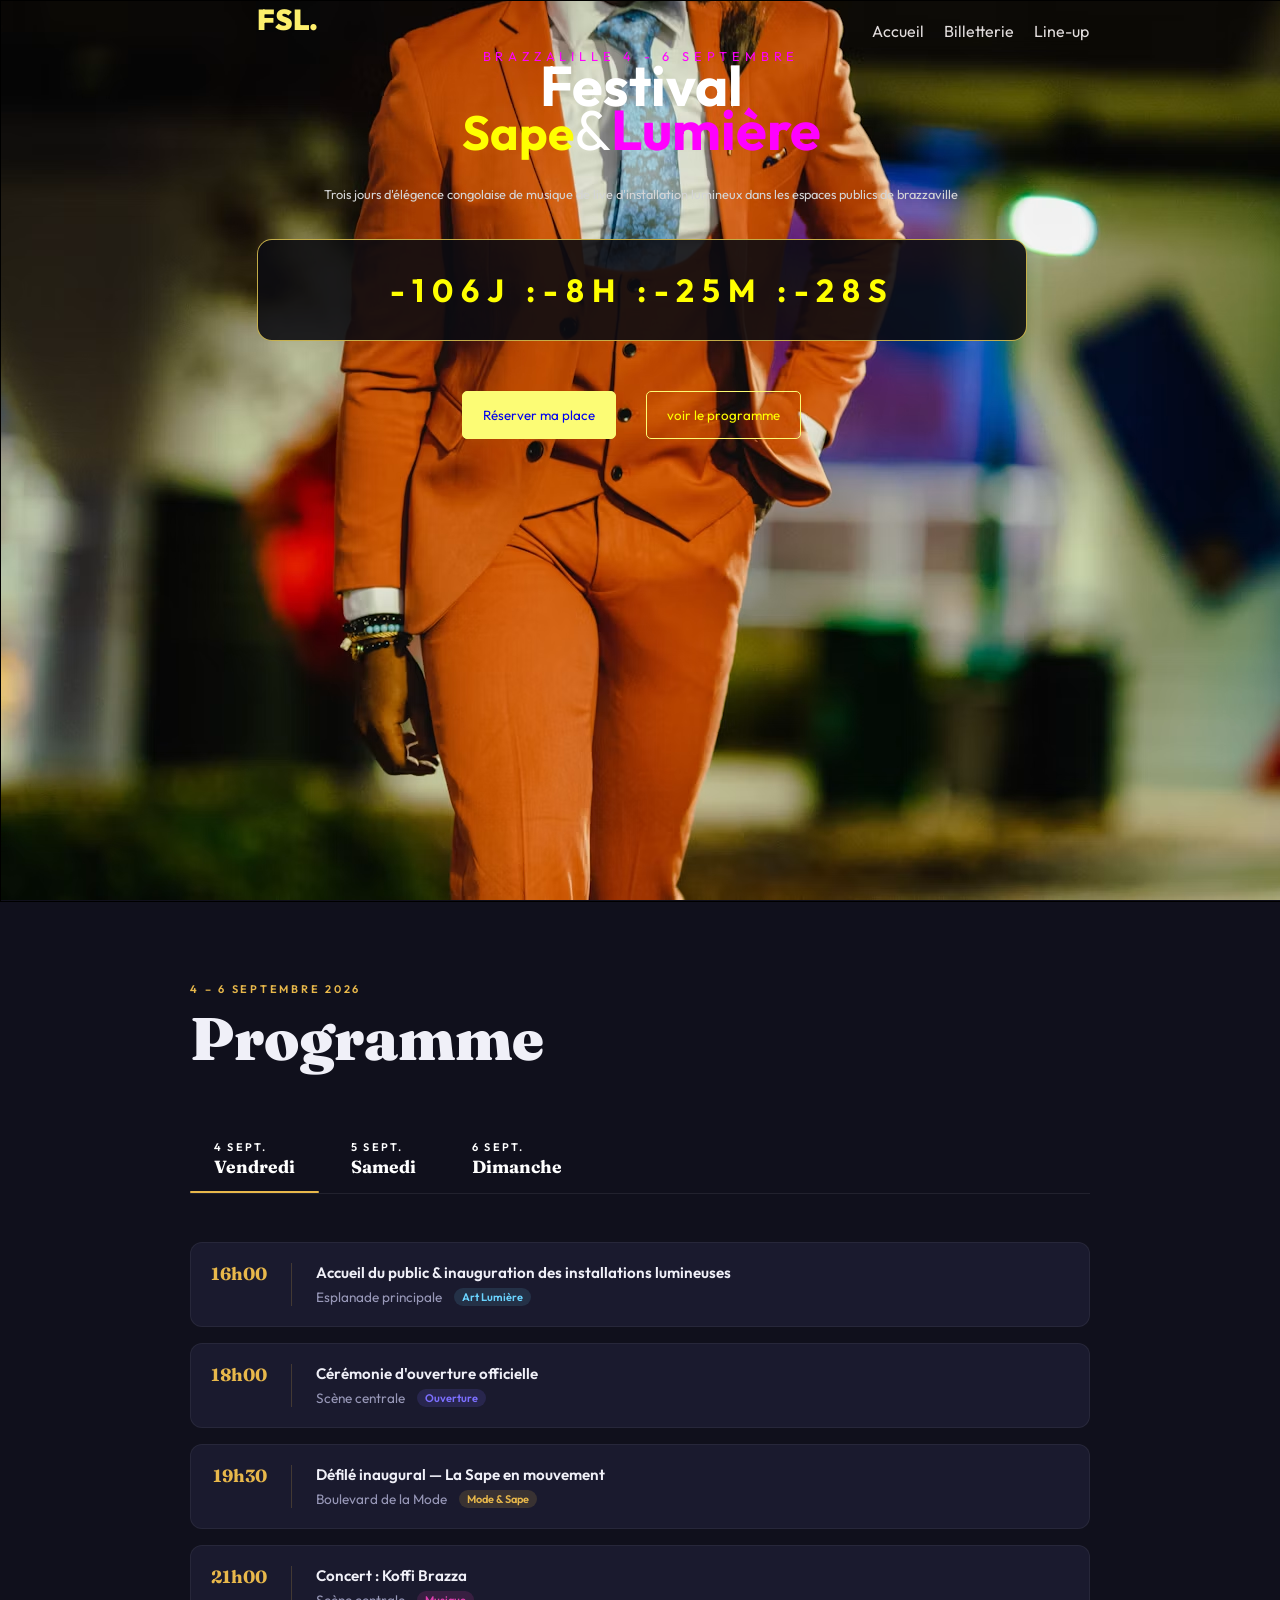
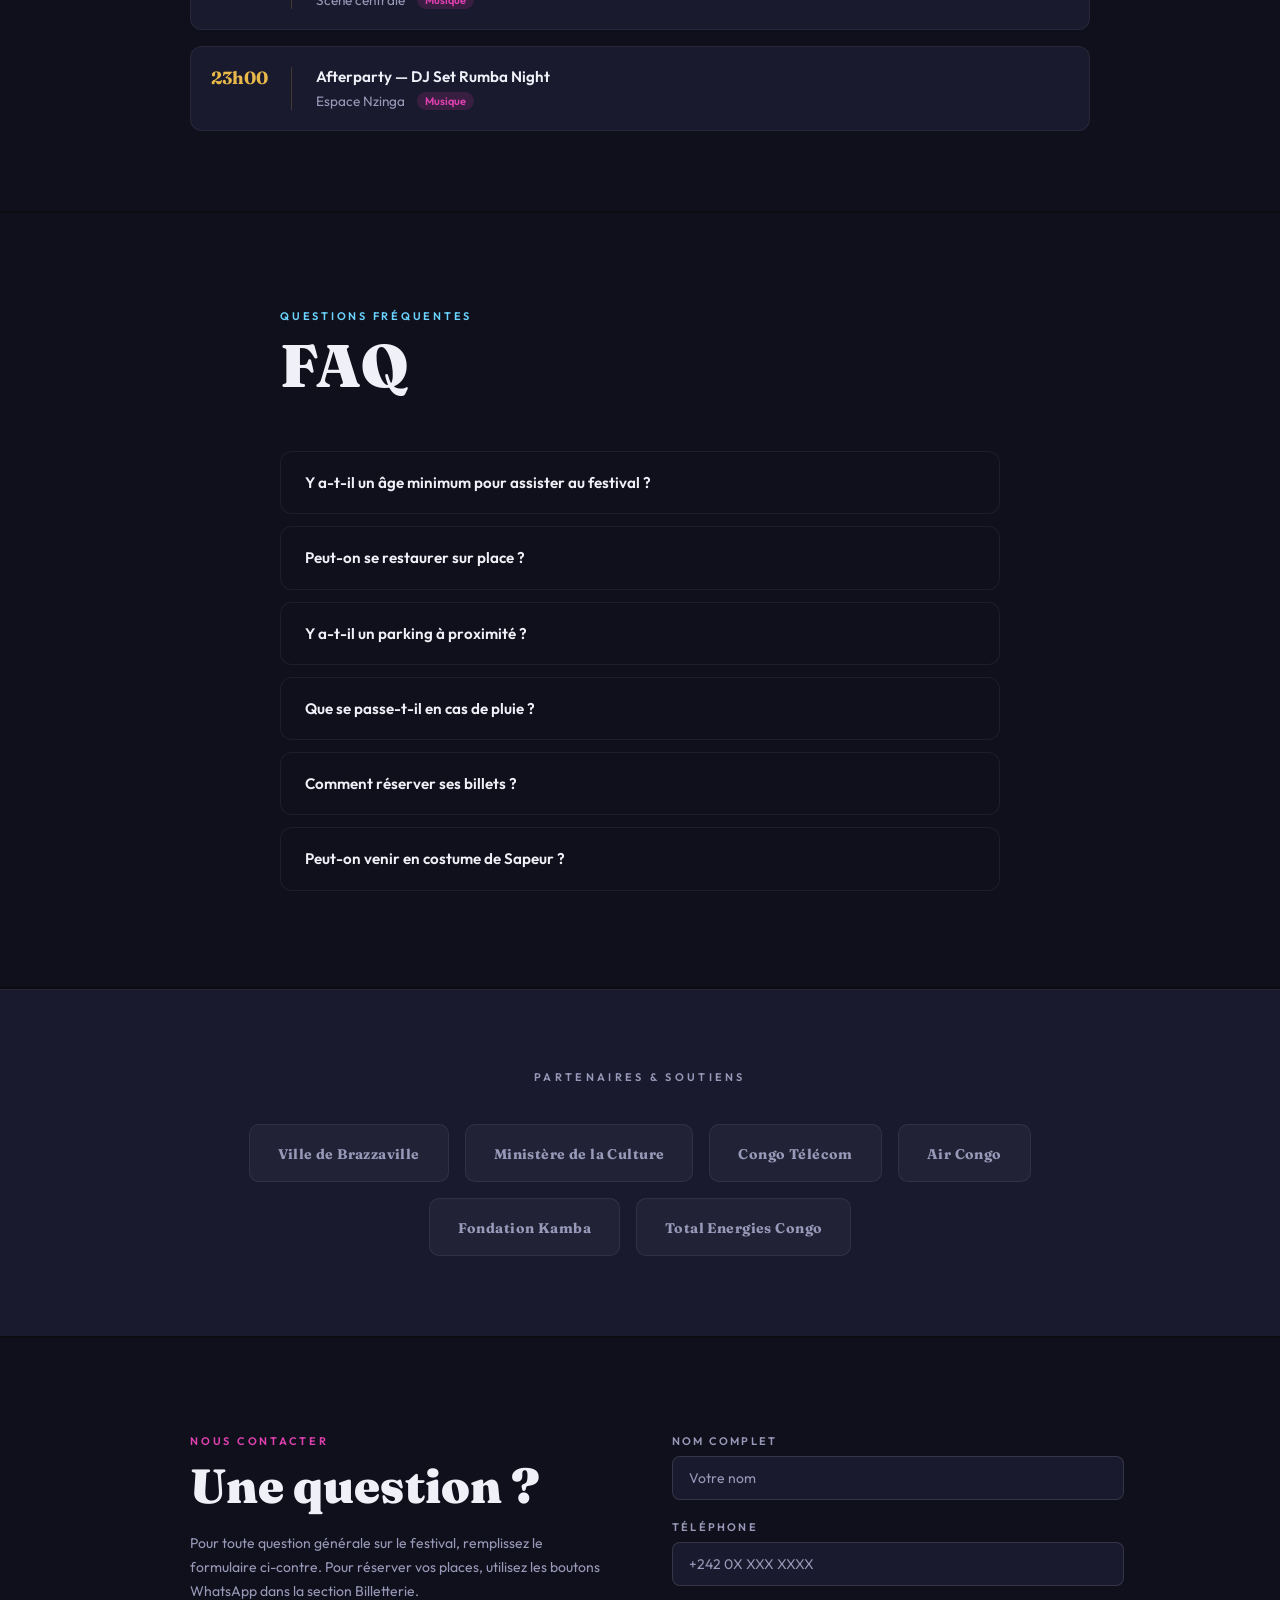
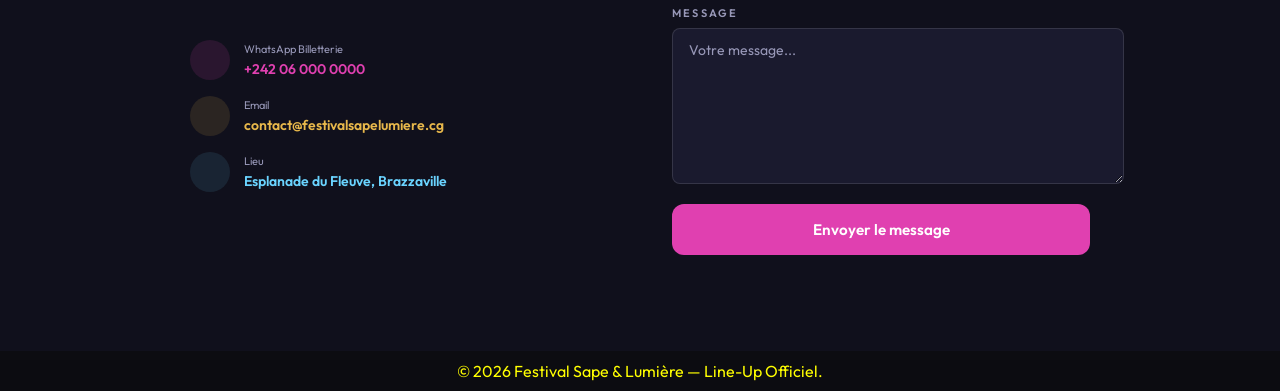
==== commit d9a5d196: "autre modif" ====
--- a/index.html
+++ b/index.html
@@ -17,8 +17,8 @@
                 
                 <ul id="ul">
                     <li><a href="index.html">Accueil</a></li>
-                    <li><a href="./Billetterie/billetterie.html">Billetterie</a></li>
-                    <li> <a href="./line-up/lineup.html">Line-up</a></li>
+                    <li><a href="billetterie.html">Billetterie</a></li>
+                    <li> <a href="lineup.html">Line-up</a></li>
                 </ul>
             </nav>
             <div class="header_burger">
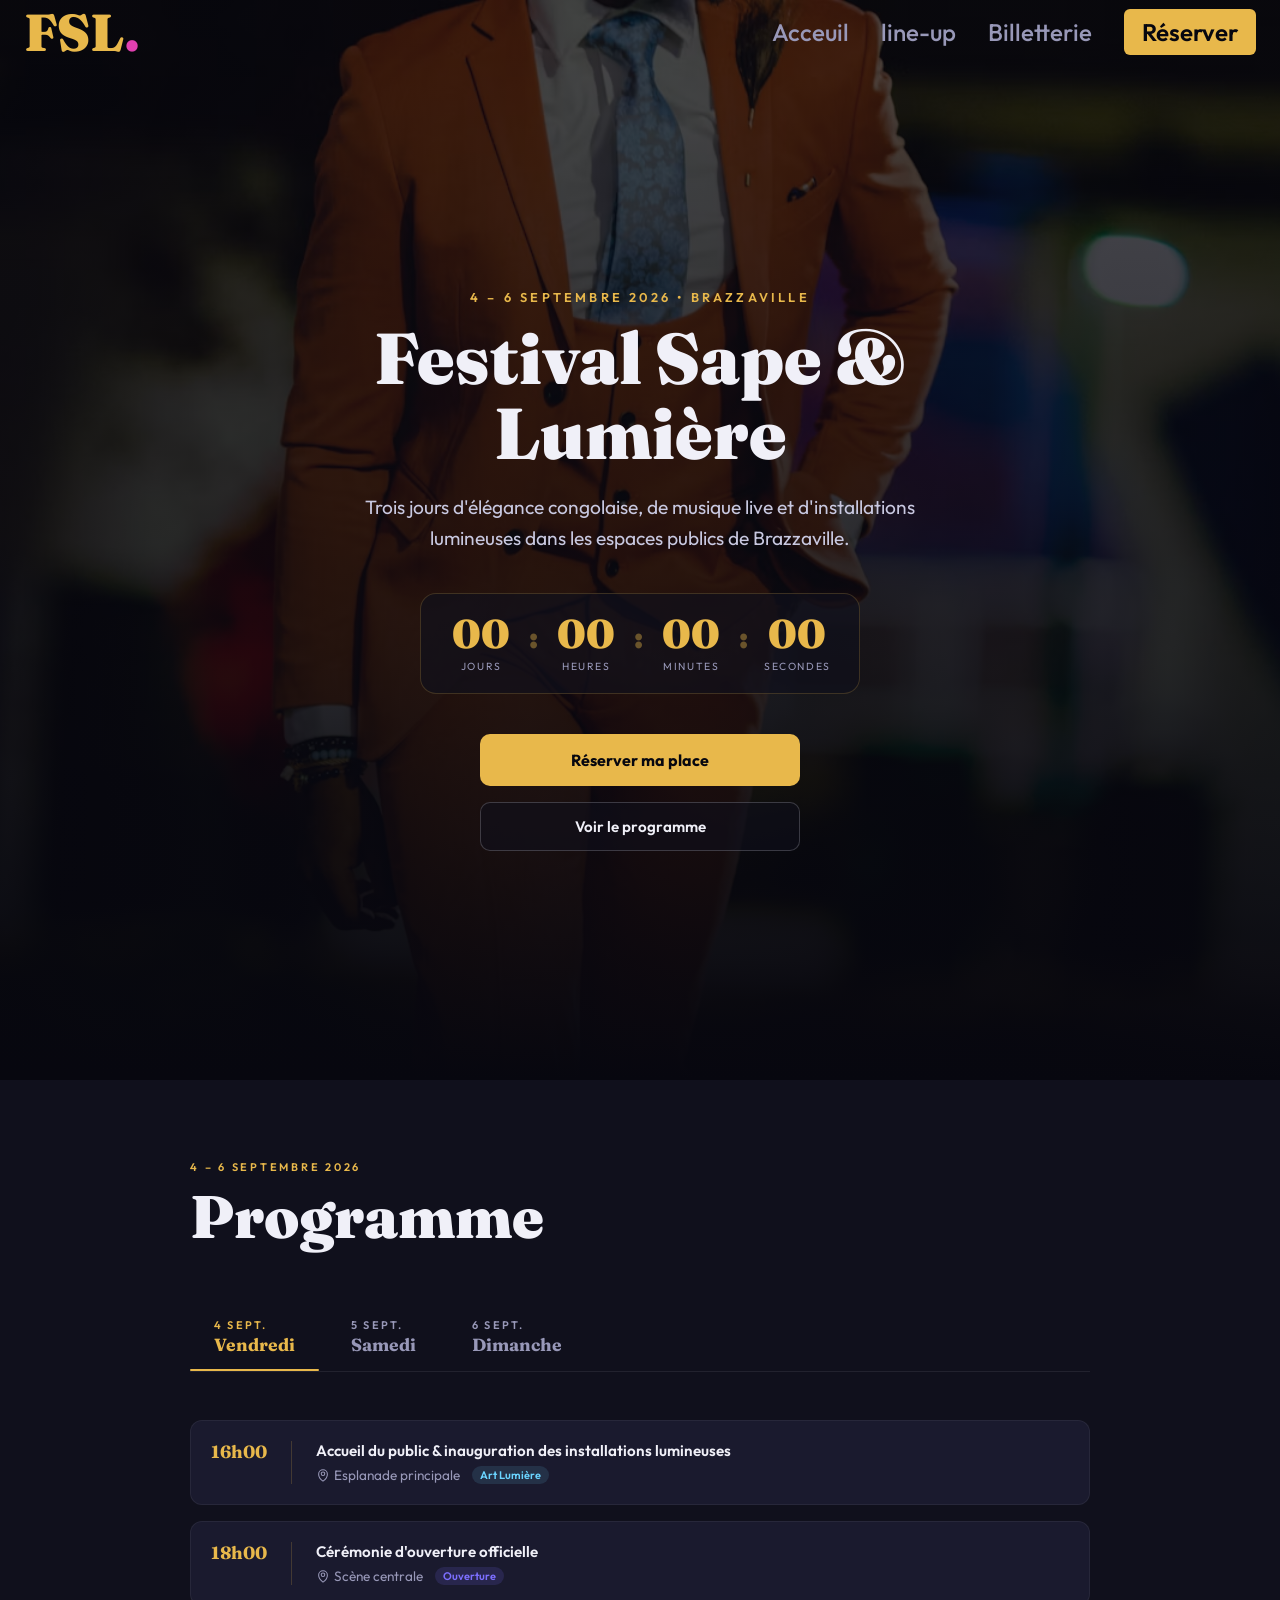
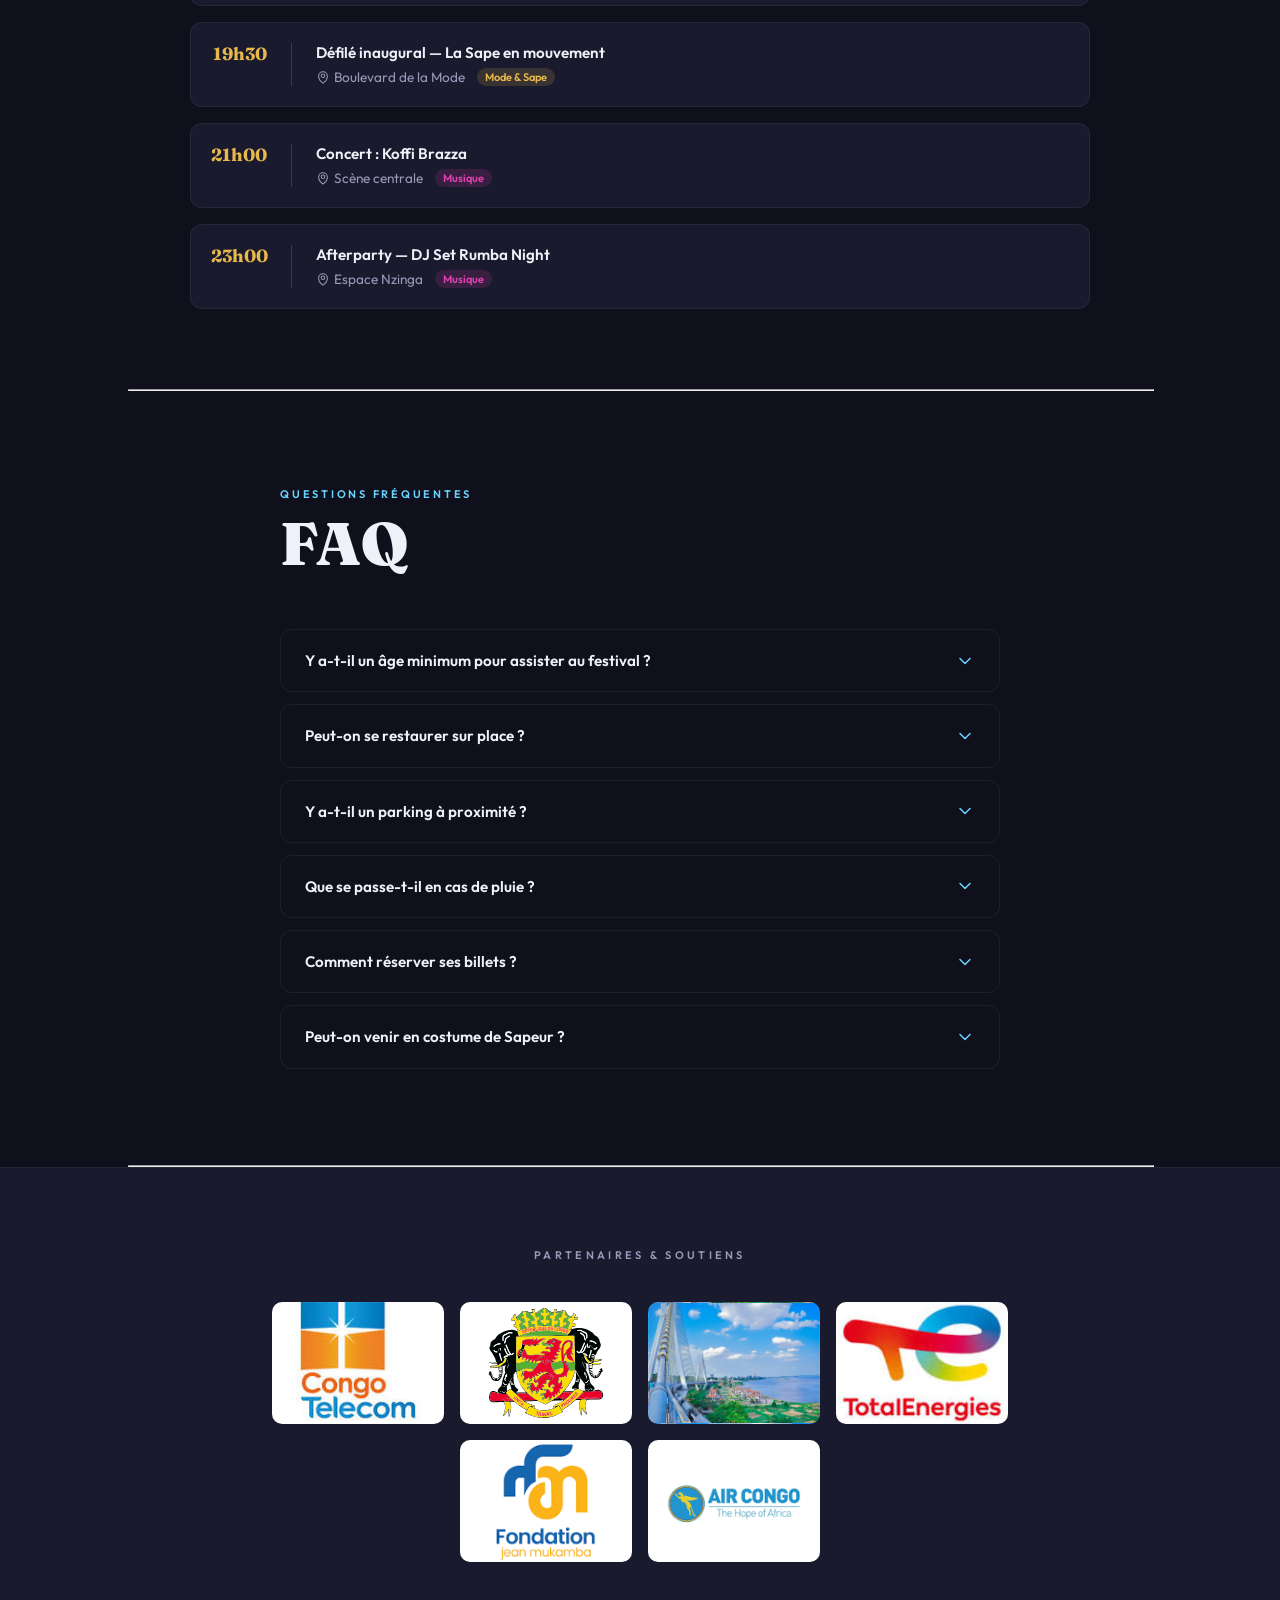
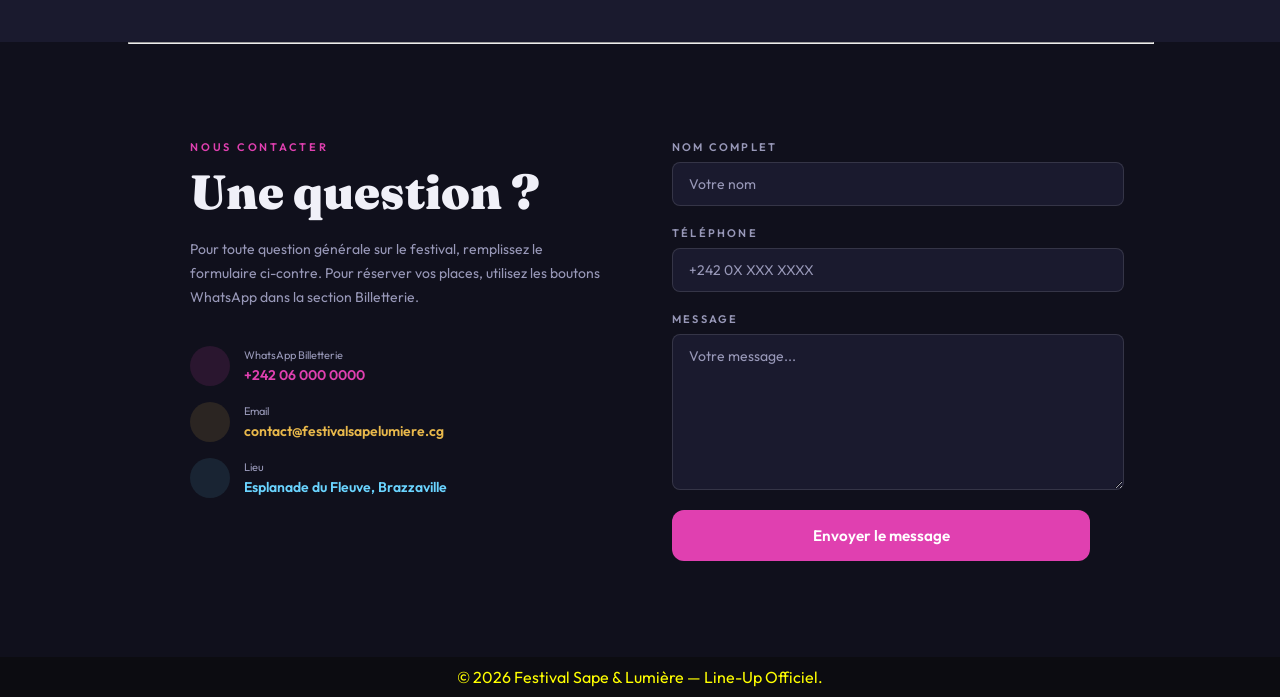
==== commit 7e3f3e65: "finalisation" ====
--- a/index.html
+++ b/index.html
@@ -10,44 +10,73 @@
 </head>
 <body>
     <header>
-        
-        <section id="section1">
-            <h1 class="h1"><strong class="FSL">FSL.</strong></h1>
-            <nav>
-                
-                <ul id="ul">
-                    <li><a href="index.html">Accueil</a></li>
-                    <li><a href="billetterie.html">Billetterie</a></li>
-                    <li> <a href="lineup.html">Line-up</a></li>
-                </ul>
-            </nav>
-            <div class="header_burger">
-    <svg xmlns="http://www.w3.org/2000/svg" fill="none" viewBox="0 0 24 24" stroke-width="1.5" stroke="currentColor" class="size-6">
-  <path stroke-linecap="round" stroke-linejoin="round" d="M3.75 6.75h16.5M3.75 12h16.5m-16.5 5.25h16.5" />
-</svg>
-
-            </div>
-        </section>
-        <section id="section2">
-            <p class="p1">BRAZZALILLE 4 - 6 SEPTEMBRE</p>
-            <div class="char">
-            <p class="p2"><strong class="ftv">Festival</strong><br><strong class="Sape">Sape</strong><span>&</span><strong class="lum">Lumière</strong></p>
-            <p class="p3">Trois jours d'élégence congolaise de musique de live 
-            d'installation  lumineux dans les espaces publics de brazzaville</p>
-            
-            </div>
-            <div id="div1" class="div1" >
-            <p id="jours" class="container"></p>
-            <p id="heures" class="container"></p>
-            <p id="minutes" class="container"></p>
-            <p id="secondes" class="container"></p>
-            </div>
-
-            <div id="div2" class="div2">
-                <button class="rvs"><a href="https://api.whatsapp.com/send/?phone=242060000000&text=Bonjour%2C+je+souhaite+r%C3%A9server+un+Pass+1+Jour+pour+le+Festival+Sape+%26+Lumi%C3%A8re.&type=phone_number&app_absent=0">Réserver ma place</a></button>
-                <button class="vlp">voir le programme</button>
-            </div>
-        </section>
+     <nav id="navbar">
+    <div class="nav-inner">
+      <a href="#" class="nav-logo">FSL<span>.</span></a>
+
+      <div class="nav-links">
+        <a href="index.html">Acceuil</a>
+        <a href="lineup.html">line-up</a>
+        <a href="billetterie.html">Billetterie</a>
+        <a href="billetterie.html" class="nav-cta">Réserver</a>
+      </div>
+
+      <button class="burger" id="burger" aria-label="Menu" aria-expanded="false">
+        <span></span>
+        <span></span>
+        <span></span>
+      </button>
+    </div>
+
+    <div class="mobile-menu" id="mobile-menu">
+      <a href="index.html">Accueil</a>
+      <a href="lineup.html">line-up</a>
+      <a href="billetterie.html">billetterie</a>
+     
+    </div>
+  </nav>
+
+  <!-- Hero Section -->
+  <section id="hero">
+    <div class="hero-content">
+      <p class="hero-badge">4 – 6 Septembre 2026 • Brazzaville</p>
+      <h1 class="hero-title">Festival Sape & Lumière</h1>
+      <p class="hero-subtitle">
+        Trois jours d'élégance congolaise, de musique live et d'installations lumineuses dans les espaces publics de Brazzaville.
+      </p>
+
+      <!-- Compte à rebours -->
+      <div class="countdown-grid">
+        <div class="countdown-item">
+          <span class="countdown-number" id="days">00</span>
+          <span class="countdown-label">Jours</span>
+        </div>
+        <span class="countdown-colon">:</span>
+        <div class="countdown-item">
+          <span class="countdown-number" id="hours">00</span>
+          <span class="countdown-label">Heures</span>
+        </div>
+        <span class="countdown-colon">:</span>
+        <div class="countdown-item">
+          <span class="countdown-number" id="minutes">00</span>
+          <span class="countdown-label">Minutes</span>
+        </div>
+        <span class="countdown-colon">:</span>
+        <div class="countdown-item">
+          <span class="countdown-number" id="seconds">00</span>
+          <span class="countdown-label">Secondes</span>
+        </div>
+      </div>
+
+      <!-- Actions (sans le bouton Découvrir) -->
+      <div class="hero-actions">
+        <a href="billetterie.html" class="btn-primary">Réserver ma place</a>
+        <a href="" class="btn-secondary">
+           Voir le programme
+        </a>
+      </div>
+    </div>
+  </section>   
     </header>
 
     <main>
@@ -86,12 +115,22 @@
     <div class="faq-list" id="faq-list"></div>
   </div>
 </section><hr>
+<!--partenaire-->
 <section id="partenaires">
   <div class="partenaires-inner">
     <p class="partenaires-eyebrow">Partenaires &amp; soutiens</p>
-    <div class="partenaires-grid" id="partenaires-grid"></div>
+    <div class="partenaires-grid" id="partenaires-grid">
+
+      <div class="partenaire-card img1"></div>
+      <div class="partenaire-card img2"></div>
+      <div class="partenaire-card img3"></div>
+      <div class="partenaire-card img4"></div>
+      <div class="partenaire-card img5"></div>
+      <div class="partenaire-card img6"></div>
+    </div>
   </div>
 </section><hr>
+
   <section id="contact">
   <div class="contact-inner">
 
@@ -176,9 +215,6 @@
    
     </main>
 
-
-
-
     <footer class="footer">
         <p> &copy; 2026 Festival Sape & Lumière — Line-Up Officiel.</p>
     </footer>
--- a/style.css
+++ b/style.css
@@ -5,155 +5,285 @@
 text-decoration: none;
 }
 /*entete et hero section */
-header{
-width: 100%;
-max-width: 100%;
-height: 500px;
-border: 1px solid black;
-color: black;
-background-image: url(photo-1645506424213-95a26e09789f.avif);
-background-size: cover;
-background-position: center;
-background-repeat: no-repeat;
-background-attachment: fixed;
-min-height: 100vh;
-
-}
-body{
-max-width: 100%;
-background-color: rgb(12, 12, 17);
-}
-hr{
-border: 1px solid rgb(12, 12, 17);;
-}
-#section1{
-font-size: 1.2rem;
-display: flex;
-justify-content:space-around;
-gap: 10px;
-}
-nav{
-position:s;
-}
-
-.h1{
-margin-left: 4rem;
-font-weight:bolder ;
-}
-#h1, .FSL{
-color: rgb(253, 239, 108);
-font-weight:bolder ;
-}
-#section2, .P2{
-line-height: 3.5px;
-text-align: center;
-}
-.ftv{
-font-weight: bolder;
-color: white;
-font-size: 3.5rem;
-}
-.Sape{
-font-weight: bolder;
-color: yellow;
-font-size: 3rem;
-}
-.lum{
-font-weight: bolder;
-color:fuchsia;
-font-size: 3.5rem;
-}
-span{
-font-size: 3.5rem;
-color: white;
-}
-#section, .p3{
-margin-top: 20px;
-text-align: center;
-font-size: 0.8rem;
-color: rgb(212, 213, 214);
-}
-#ul{
-display: flex;
-justify-content: space-between;
-gap: 20px;
-text-decoration: none;
-list-style: none;
-margin-left: 10rem;
-margin-top: 20px;
-font-size: 1rem;
-}
-li a{
-color: rgb(226, 221, 221);
-}
-.p1{
-font-size: 0.8rem;
-color: fuchsia;
-text-align: center;
-letter-spacing: 0.3rem;
-}
-#section2, .P2{
-line-height: 30px;
-text-align: center;
-}
-.ftv{
-font-weight: bolder;
-
-}
-.Sape{
-font-weight: bolder;
-}
-.lum{
-font-weight: bolder;
-}
-/*compte a rebour*/
-.div1{
- display: flex;
- justify-content: center;
- align-items: center;
- max-width: 60%;
- border: 1px solid rgba(236, 209, 85, 0.815);
- height: 100px;
- margin-top: 30px;
- margin-left: 20%;
- background-color: rgba(12, 12, 17, 0.89);
- border-radius: 15px;
-}
-.container{
-color: yellow;
-font-size: 2rem;
-letter-spacing: 0.5rem;
-font-weight: bolder;
-}
-.div2{
-max-width: 100%;
-display: flex;
-flex-direction: row;
-flex-wrap: wrap;
-gap: 30px;
-margin-left: 36%;
-margin-top: 50px;
-}
-.rvs{
-padding: 15px 20px;
-border-radius: 5px;
-border:1px solid rgb(252, 252, 117);
-background-color:rgb(252, 252, 117); ;
-}
-.vlp{
-padding: 15px 20px;
-border-radius: 5px;
-background-color: rgba(255, 255, 255, 0);
-border:1px solid rgb(252, 252, 117);
-color: yellow;
-}
-
-.header_burger, svg{
-stroke: white;
-width: 22px;
-height: 22px;
-display: none;
-} 
+ody {
+      font-family: 'Outfit', sans-serif;
+      background: #07070f;
+      color: #f0f0f8;
+      min-height: 100vh;
+    }
+
+    /* ── Header / Navigation ── */
+    nav {
+      position: fixed;
+      top: 0; left: 0; right: 0;
+      z-index: 50;
+      transition: background 0.3s, backdrop-filter 0.3s, border-color 0.3s;
+    }
+
+    nav.scrolled {
+      background: rgba(7, 7, 15, 0.96);
+      border-bottom: 1px solid rgba(232, 184, 75, 0.15);
+    }
+    
+    .nav-inner {
+      max-width: 1280px;
+      margin: 0 auto;
+      padding: 0 24px;
+      height: 64px;
+      display: flex;
+      align-items: center;
+      justify-content: space-between;
+    }
+
+    .nav-logo {
+      font-family: 'Fraunces', Georgia, serif;
+      font-weight: 900;
+      font-size: 3.25rem;
+      color: #e8b84b;
+      text-decoration: none;
+    }
+
+    .nav-logo span { color: #e040b0; }
+
+    .nav-links {
+      display: flex;
+      align-items: center;
+      gap: 32px;
+    }
+    hr{
+     width: 80%;
+     margin-left: 10%;
+    }
+
+    .nav-links a {
+      font-size: 1.5rem;
+      font-weight: 500;
+      color: #9898b8;
+      text-decoration: none;
+      transition: color 0.2s;
+    }
+
+    .nav-links a:hover { color: #e8b84b; }
+
+    .nav-links .nav-cta {
+      font-weight: 600;
+      padding: 8px 18px;
+      border-radius: 6px;
+      background: #e8b84b;
+      color: #07070f;
+      transition: opacity 0.2s;
+    }
+
+    .nav-links .nav-cta:hover { opacity: 0.9; }
+
+    /* Mobile Burger */
+    .burger {
+      display: none;
+      flex-direction: column;
+      gap: 5px;
+      padding: 8px;
+      background: none;
+      border: none;
+      cursor: pointer;
+    }
+
+    .burger span {
+      display: block;
+      width: 24px;
+      height: 2px;
+      background: #e8b84b;
+      border-radius: 2px;
+      transition: transform 0.3s, opacity 0.3s;
+    }
+
+    .burger.open span:nth-child(1) { transform: rotate(45deg) translate(5px, 5px); }
+    .burger.open span:nth-child(2) { opacity: 0; }
+    .burger.open span:nth-child(3) { transform: rotate(-45deg) translate(5px, -5px); }
+
+    .mobile-menu {
+      display: none;
+      flex-direction: column;
+      background: rgba(7, 7, 15, 0.98);
+      padding: 0 24px;
+      max-height: 0;
+      overflow: hidden;
+      transition: max-height 0.35s ease, padding 0.35s ease;
+    }
+
+    .mobile-menu.open {
+      max-height: 400px;
+      padding: 8px 24px 24px;
+    }
+
+    .mobile-menu a {
+      font-size: 1rem;
+      font-weight: 500;
+      color: #9898b8;
+      text-decoration: none;
+      padding: 14px 0;
+      border-bottom: 1px solid rgba(232, 184, 75, 0.1);
+    }
+
+    /* ── Hero Section ── */
+    #hero {
+      position: relative;
+      min-height: 100vh;
+      display: flex;
+      align-items: center;
+      justify-content: center;
+      padding: 120px 24px 60px;
+      background-image: url(photo-1645506424213-95a26e09789f.avif);
+      background-size: cover;
+      background-position: center;
+    }
+
+    /* Gradient overlay pour lisibilité */
+    #hero::before {
+      content: '';
+      position: absolute;
+      inset: 0;
+      background: linear-gradient(180deg, rgba(7,7,15,0.7) 0%, rgba(7,7,15,0.85) 60%, #07070f 100%);
+    }
+
+    .hero-content {
+      position: relative;
+      z-index: 10;
+      max-width: 800px;
+      margin: 0 auto;
+      text-align: center;
+      display: flex;
+      flex-direction: column;
+      align-items: center;
+    }
+
+    .hero-badge {
+      font-size: 0.8rem;
+      text-transform: uppercase;
+      letter-spacing: 0.25em;
+      font-weight: 600;
+      color: #e8b84b;
+      margin-bottom: 16px;
+    }
+
+    .hero-title {
+      font-family: 'Fraunces', Georgia, serif;
+      font-weight: 900;
+      font-size: clamp(2.5rem, 7vw, 4.5rem);
+      line-height: 1.05;
+      color: #f0f0f8;
+      margin-bottom: 20px;
+    }
+
+    .hero-subtitle {
+      font-size: clamp(1rem, 2.5vw, 1.2rem);
+      color: #c8c8e0;
+      max-width: 640px;
+      margin-bottom: 40px;
+      line-height: 1.6;
+    }
+
+    /* ── Countdown ── */
+    .countdown-grid {
+      display: flex;
+      gap: 16px;
+      margin-bottom: 40px;
+      background: rgba(16, 16, 28, 0.7);
+      padding: 20px 28px;
+      border-radius: 16px;
+      border: 1px solid rgba(232, 184, 75, 0.2);
+    }
+
+    .countdown-item {
+      display: flex;
+      flex-direction: column;
+      align-items: center;
+      min-width: 64px;
+    }
+
+    .countdown-number {
+      font-family: 'Fraunces', Georgia, serif;
+      font-size: clamp(1.8rem, 4vw, 2.5rem);
+      font-weight: 900;
+      color: #e8b84b;
+      line-height: 1;
+    }
+
+    .countdown-label {
+      font-size: 0.65rem;
+      text-transform: uppercase;
+      letter-spacing: 0.15em;
+      color: #9898b8;
+      margin-top: 6px;
+    }
+
+    .countdown-colon {
+      font-family: 'Fraunces', Georgia, serif;
+      font-size: 1.8rem;
+      font-weight: 900;
+      color: rgba(232, 184, 75, 0.4);
+      align-self: center;
+      margin-top: -12px;
+    }
+
+    /* ── Boutons Hero ── */
+    .hero-actions {
+      display: flex;
+      flex-direction: column;
+      gap: 16px;
+      width: 100%;
+      max-width: 320px;
+    }
+
+    .btn-primary {
+      display: inline-flex;
+      align-items: center;
+      justify-content: center;
+      padding: 16px 32px;
+      background: #e8b84b;
+      color: #07070f;
+      font-weight: 700;
+      font-size: 1rem;
+      border-radius: 10px;
+      text-decoration: none;
+      transition: transform 0.2s, background-color 0.2s;
+    }
+
+    .btn-primary:hover {
+      background: #f5c75d;
+      transform: translateY(-2px);
+    }
+
+    .btn-secondary {
+      display: inline-flex;
+      align-items: center;
+      justify-content: center;
+      gap: 8px;
+      padding: 14px 28px;
+      background: rgba(16, 16, 28, 0.6);
+      border: 1px solid rgba(240, 240, 248, 0.2);
+      color: #f0f0f8;
+      font-weight: 600;
+      font-size: 0.95rem;
+      border-radius: 10px;
+      text-decoration: none;
+      
+      transition: border-color 0.2s, background 0.2s;
+    }
+
+    .btn-secondary:hover {
+      border-color: #e8b84b;
+      background: rgba(26, 26, 46, 0.8);
+    }
+
+    /* ── Responsive ── */
+    @media (max-width: 768px) {
+      #navbar{display: block;}
+      .nav-links { display: none; }
+      .burger { display: block; }
+      .mobile-menu { display: flex; }
+      .countdown-grid { gap: 10px; padding: 16px 20px; }
+      .countdown-item { min-width: 48px; }
+    }
 /* programme*/
 body {
       font-family: 'Outfit', sans-serif;
@@ -347,7 +477,7 @@
       margin-bottom: 56px;
     }
 
-    /* ── Accordion ── */
+    
     .faq-list {
       display: flex;
       flex-direction: column;
@@ -645,14 +775,69 @@
     }
 
     .partenaire-card {
-      padding: 18px 28px;
-      border-radius: 10px;
+      width: 50px;
+      padding: 60px 60px;
+      overflow: hidden;
       background: rgba(240, 240, 248, 0.04);
       border: 1px solid rgba(240, 240, 248, 0.07);
       transition: opacity 0.2s, border-color 0.2s, transform 0.2s;
       cursor: default;
-    }
-
+    
+    }
+    .img1{
+      border-radius: 10px;
+      background-image: url(télécom.jfif);
+      background-size: cover;
+      background-color: #fff;
+      background-repeat: repeat;
+      background-position: center;
+      object-fit: cover;
+    }
+    .img2{
+      border-radius: 10px;
+      background-image: url(armoirie-congo-brazzaville-en-couleur-seeklogo.svg);
+      background-size: cover;
+      background-color: #fff;
+      background-repeat: repeat;
+      background-position: center;
+      object-fit: cover;
+    }
+    .img3{
+      border-radius: 10px;
+      background-image: url(valdhy-mbemba-fjc3mp-tGhY-unsplash.jpg);
+      background-size: cover;
+      background-color: #fff;
+      background-repeat: repeat;
+      background-position: center;
+      object-fit: cover;
+    }
+    .img4{
+      border-radius: 10px;
+      background-image: url(total.jfif);
+      background-size: cover;
+      background-color: #fff;
+      background-repeat: repeat;
+      background-position: center;
+      object-fit: cover;
+    }
+    .img5{
+      border-radius: 10px;
+      background-image: url(fondation\ kamba.png);
+      background-size: cover;
+      background-color: #fff;
+      background-repeat: repeat;
+      background-position: center;
+      object-fit: cover;
+    }
+    .img6{
+      border-radius: 10px;
+      background-image: url(aircongo.png);
+      background-size: cover;
+      background-repeat: repeat;
+      background-position: center;
+      background-color: #fff;
+      object-fit: cover;
+    }
     .partenaire-card:hover {
       opacity: 0.75;
       border-color: rgba(232, 184, 75, 0.2);
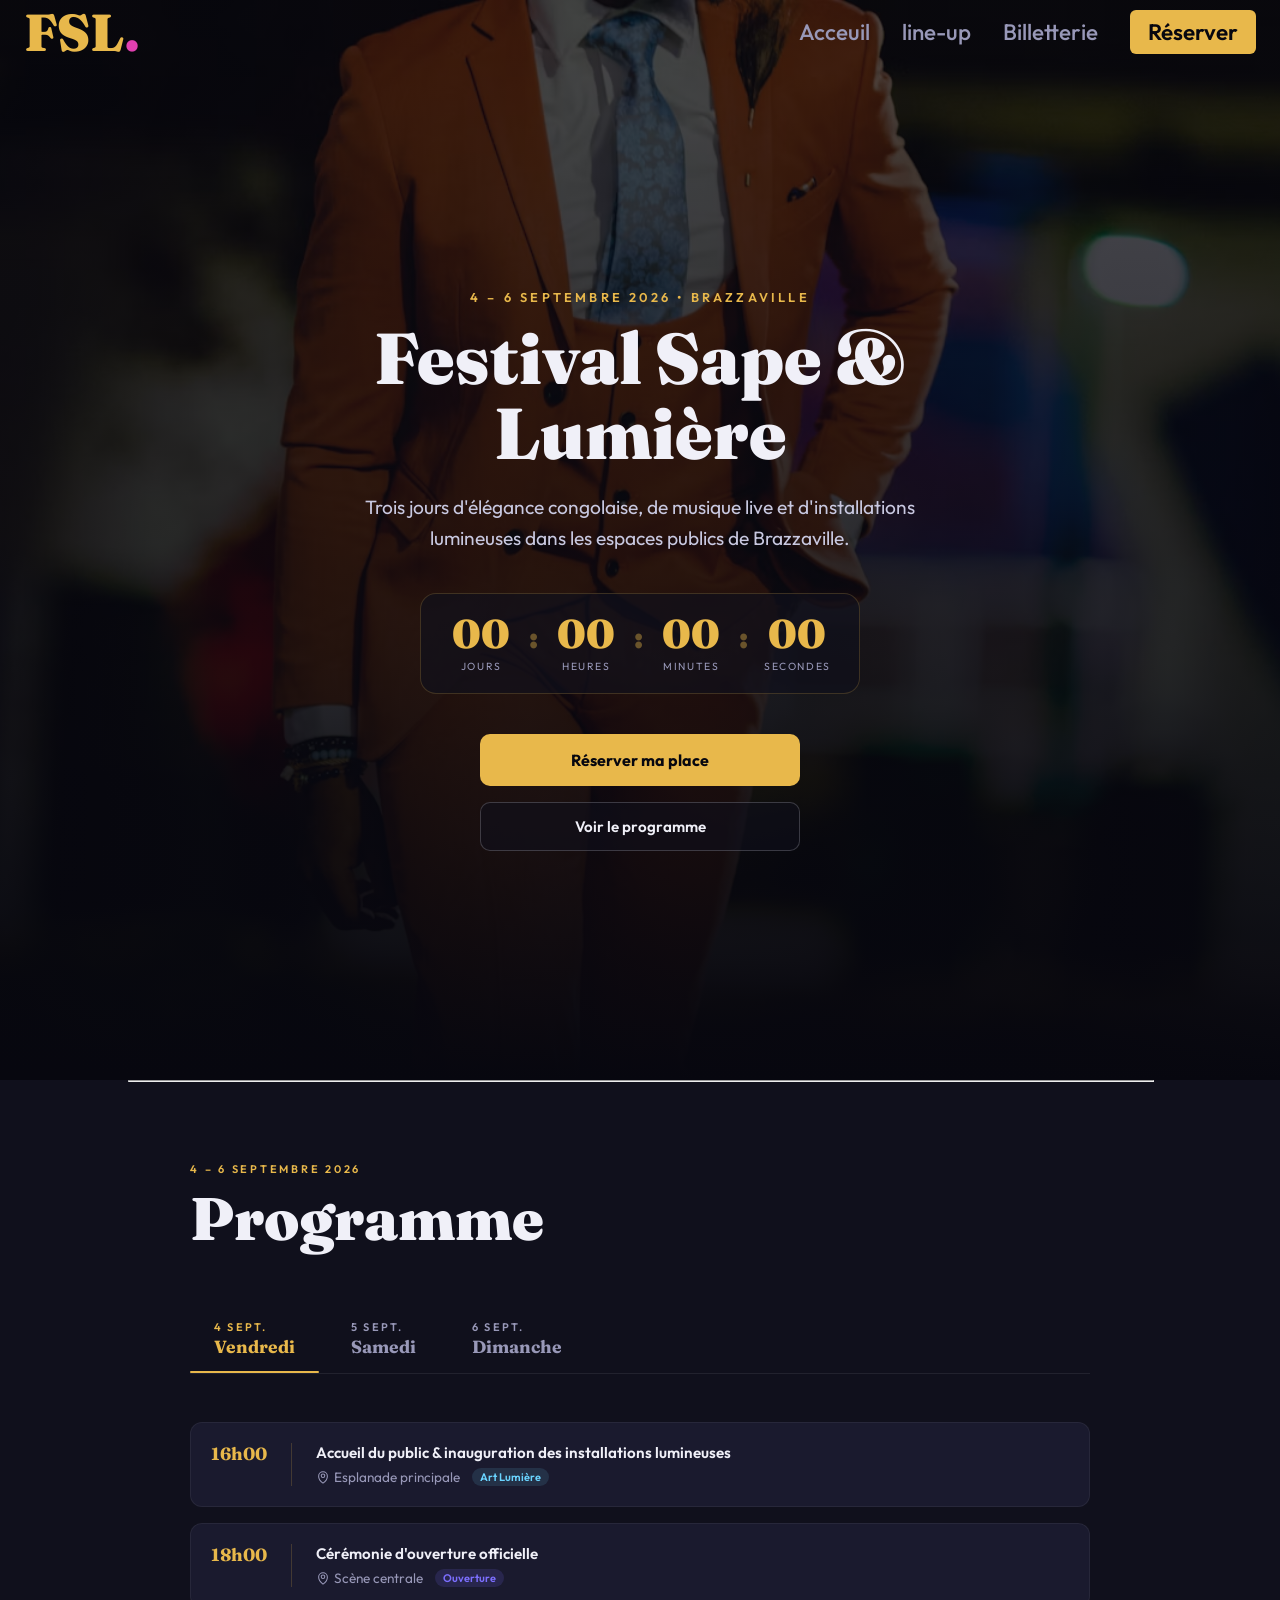
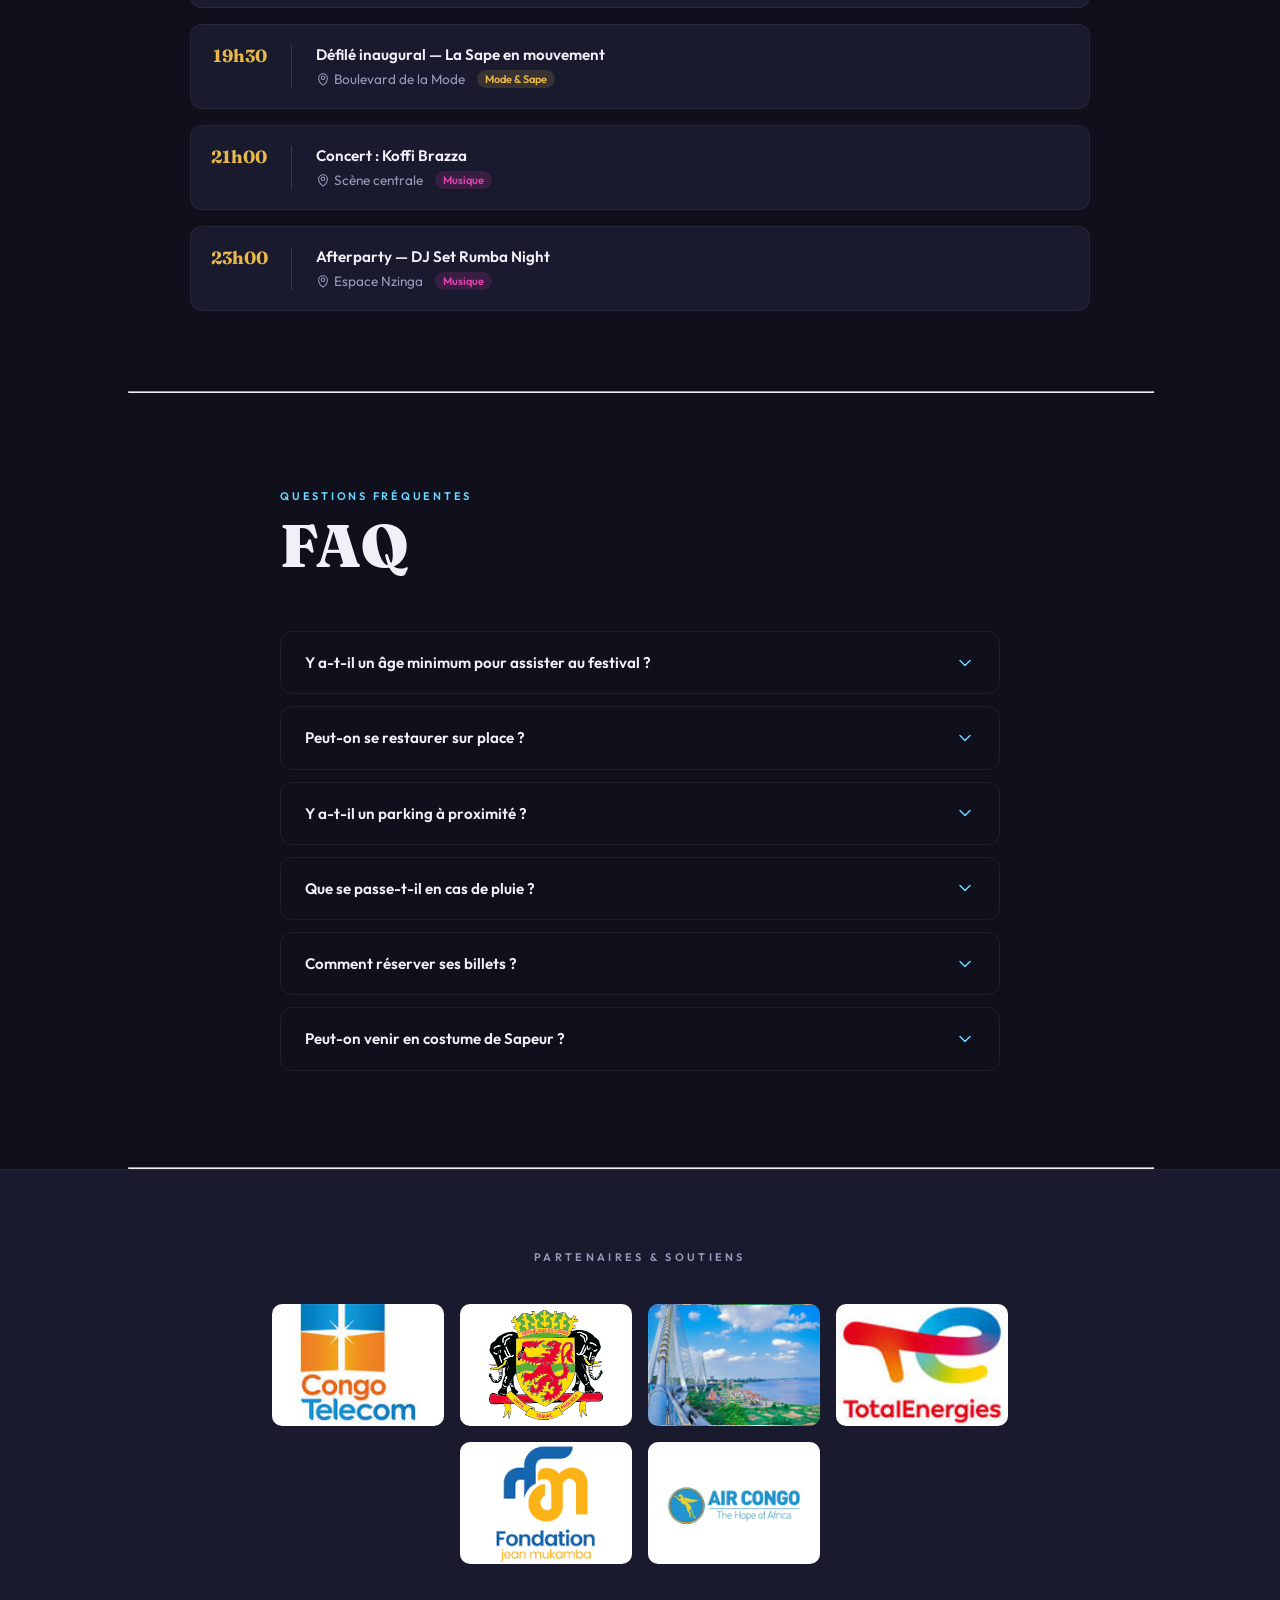
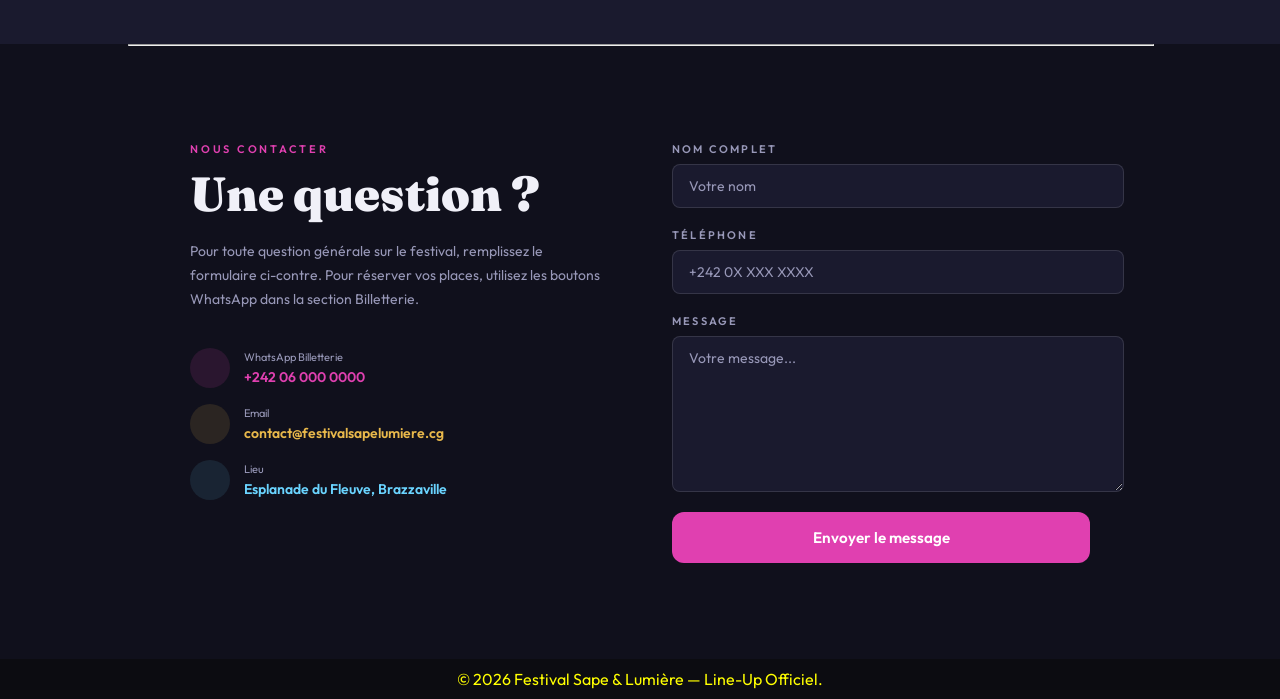
==== commit d78e15bb: "finalisation 1" ====
--- a/index.html
+++ b/index.html
@@ -6,7 +6,7 @@
     <link rel="stylesheet" href="style.css">
     <link href="https://fonts.googleapis.com/css2?family=Fraunces:wght@700;900&family=Outfit:wght@400;500;600&display=swap" rel="stylesheet" />
   
-    <title>Festival-Sape-Luni</title>
+    <title>Festival-Sape-Lumière</title>
 </head>
 <body>
     <header>
@@ -79,7 +79,7 @@
   </section>   
     </header>
 
-    <main>
+    <main><hr>
       <section id="programme">
     <div class="prog-inner">
     <p class="prog-eyebrow">4 – 6 Septembre 2026</p>
--- a/style.css
+++ b/style.css
@@ -56,7 +56,7 @@
     }
 
     .nav-links a {
-      font-size: 1.5rem;
+      font-size: 1.4rem;
       font-weight: 500;
       color: #9898b8;
       text-decoration: none;
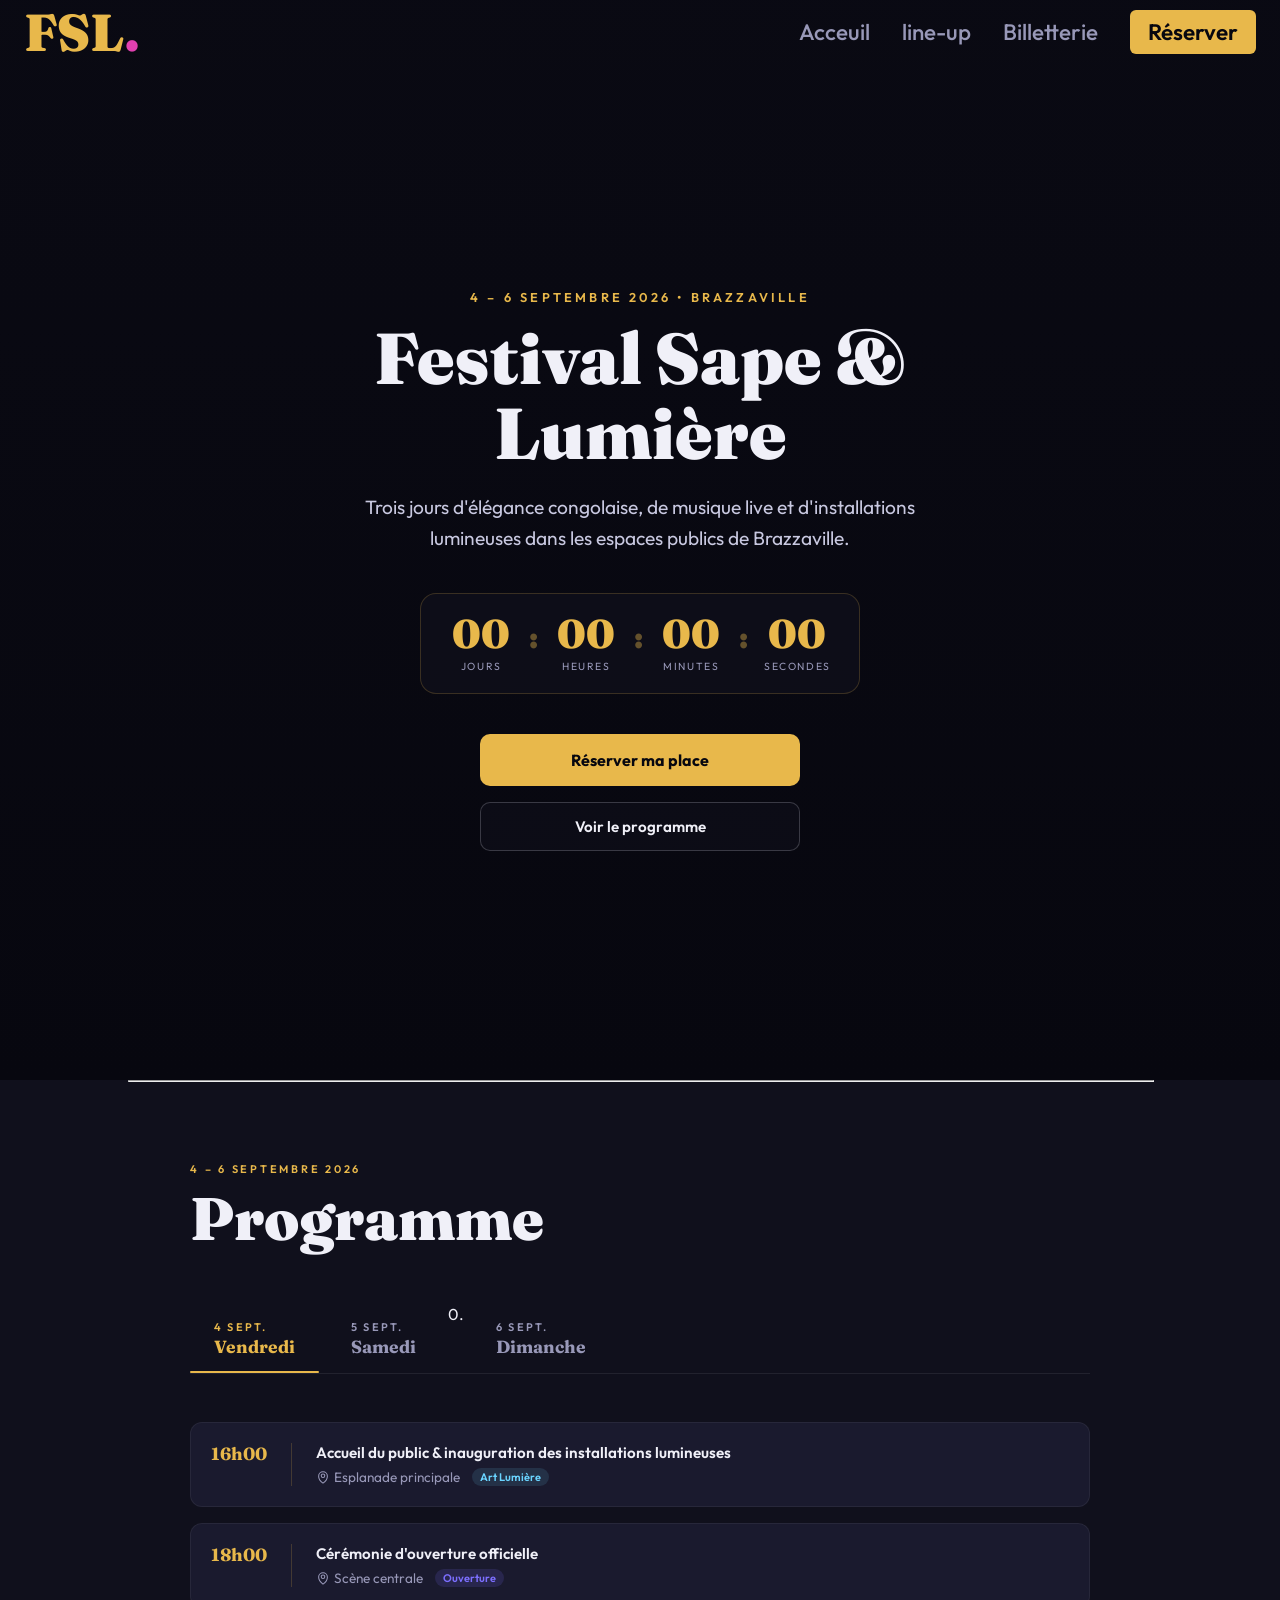
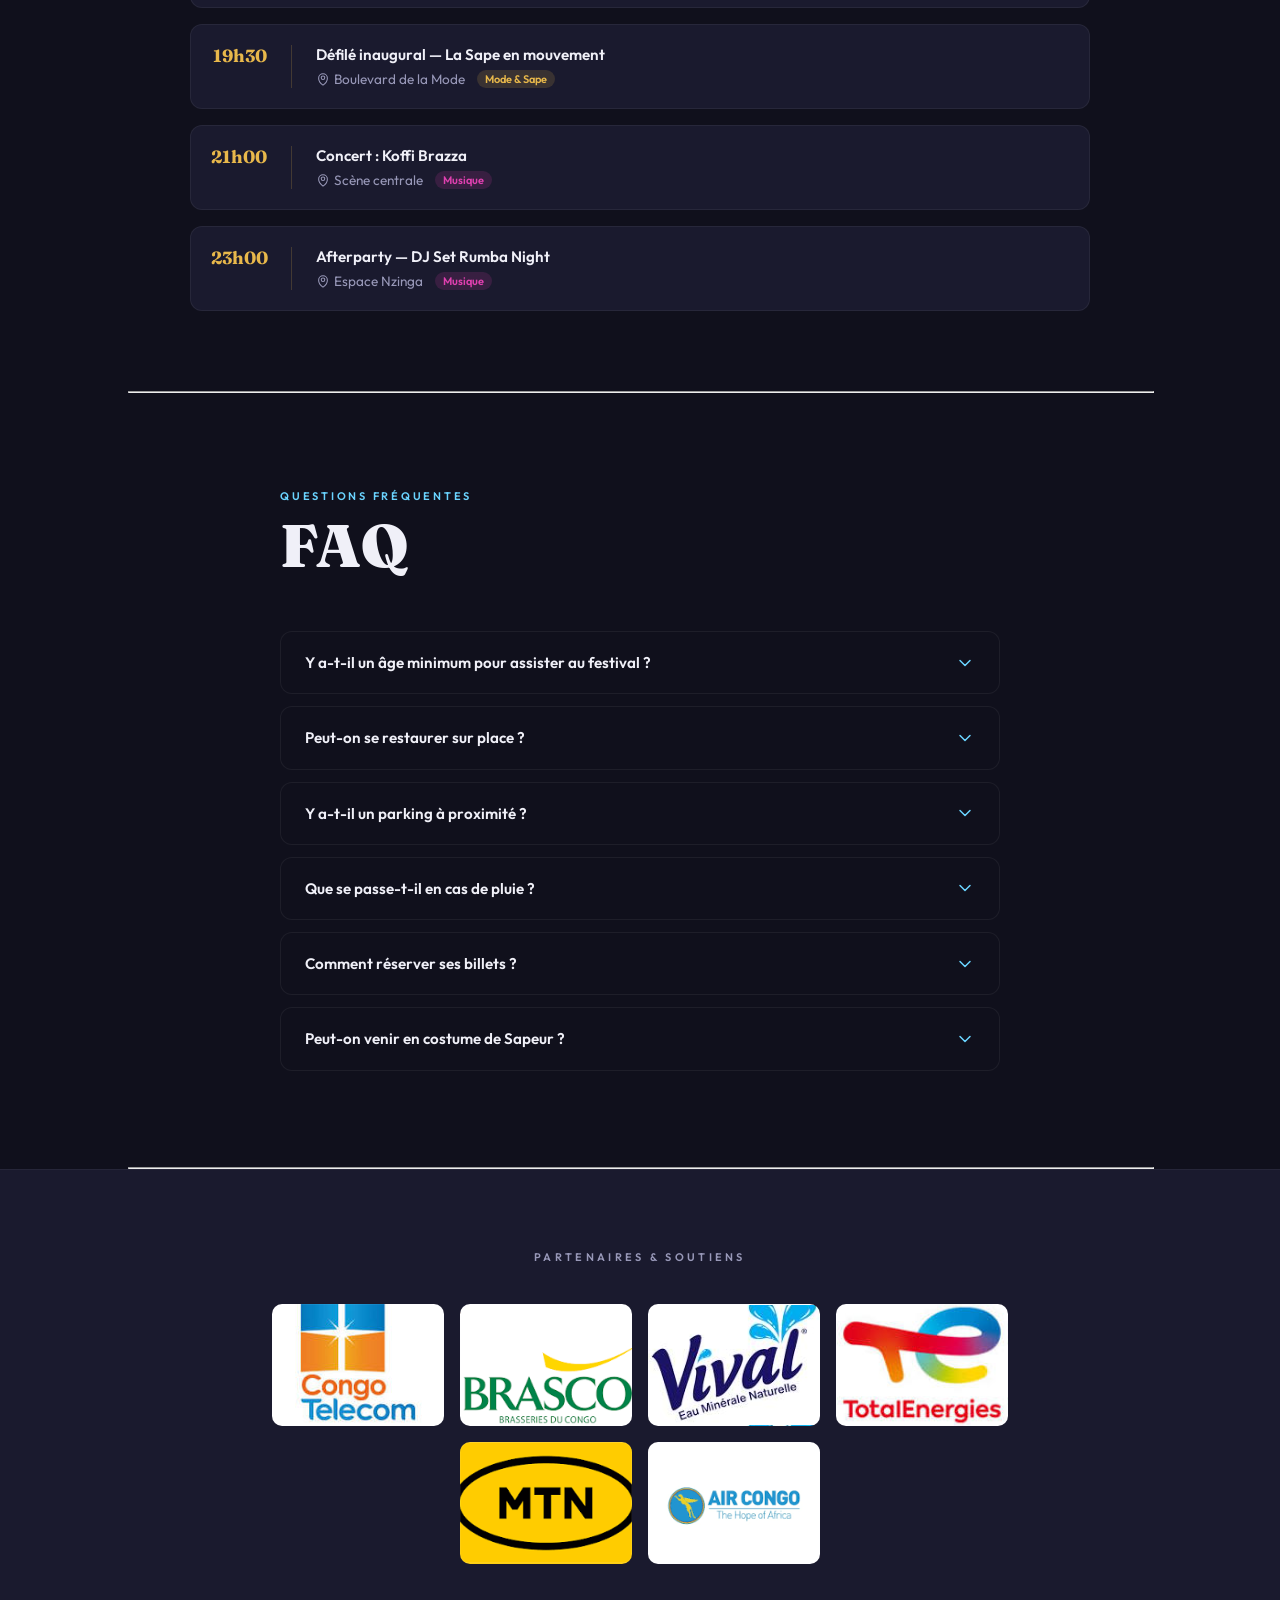
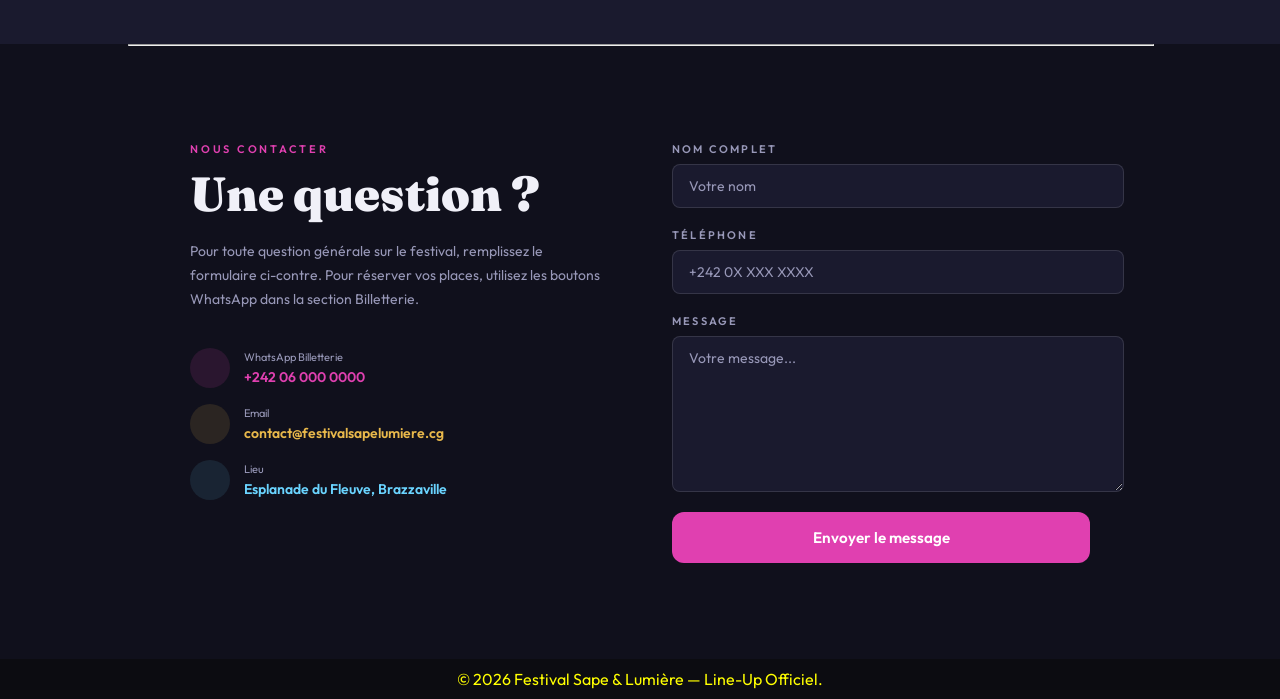
==== commit c3cfcfb8: "mise à jour'" ====
--- a/index.html
+++ b/index.html
@@ -38,6 +38,13 @@
 
   <!-- Hero Section -->
   <section id="hero">
+    <div class="hero-slider">
+    <div class="slide slide1"></div>
+    <div class="slide slide2"></div>
+    <div class="slide slide3"></div>
+    <div class="slide slide4"></div>
+  </div>
+
     <div class="hero-content">
       <p class="hero-badge">4 – 6 Septembre 2026 • Brazzaville</p>
       <h1 class="hero-title">Festival Sape & Lumière</h1>
@@ -68,7 +75,7 @@
         </div>
       </div>
 
-      <!-- Actions (sans le bouton Découvrir) -->
+      
       <div class="hero-actions">
         <a href="billetterie.html" class="btn-primary">Réserver ma place</a>
         <a href="" class="btn-secondary">
@@ -95,7 +102,7 @@
         <span class="tab-date">5 Sept.</span>
         <span class="tab-day">Samedi</span>
         <span class="tab-indicator"></span>
-      </button>
+      </button>0.
       <button class="prog-tab" data-day="dimanche">
         <span class="tab-date">6 Sept.</span>
         <span class="tab-day">Dimanche</span>
--- a/style.css
+++ b/style.css
@@ -62,6 +62,7 @@
       text-decoration: none;
       transition: color 0.2s;
     }
+
 
     .nav-links a:hover { color: #e8b84b; }
 
@@ -132,10 +133,64 @@
       align-items: center;
       justify-content: center;
       padding: 120px 24px 60px;
-      background-image: url(photo-1645506424213-95a26e09789f.avif);
-      background-size: cover;
-      background-position: center;
-    }
+    }
+    .hero-slider{
+    position: absolute;
+    inset: 0;
+    }
+    .slide{
+    position: absolute;
+    width: 100%;
+    height: 100%;
+    object-fit: cover;
+    opacity: 0;
+    transition: opacity 1s ease-in-out;
+    }
+    .slide.prog-tab.active{
+    opacity: 1;
+    }
+    /*slider*/
+  .hero-slider .slide {
+  position: absolute;
+  top: 0;
+  left: 0;
+  width: 100%;
+  height: 100%;
+  background-size: cover;
+  background-position: center;
+  opacity: 0;
+  animation: fadeSlider 12s infinite ease-in-out;
+}
+
+
+.hero-slider .slide1 {
+  background-image: linear-gradient(rgba(0,0,0,0.5), rgba(0,0,0,0.5)), url('lumiere.jpeg');
+  animation-delay: 0s;
+}
+
+.hero-slider .slide2 {
+  background-image: linear-gradient(rgba(0,0,0,0.5), rgba(0,0,0,0.5)), url('sapeur.jpeg');
+  animation-delay: 4s; /* Décalage pour la 2ème image */
+}
+
+.hero-slider .slide3 {
+  background-image: linear-gradient(rgba(0,0,0,0.5), rgba(0,0,0,0.5)), url('les gens.46.jpeg');
+  animation-delay: 8s; /* Décalage pour la 3ème image */
+}
+.hero-slider .slide4 {
+  background-image: linear-gradient(rgba(0,0,0,0.5), rgba(0,0,0,0.5)), url('photo-1645506424213-95a26e09789f.avif');
+  animation-delay: 8s;
+}
+
+/* Animation en fondu */
+@keyframes fadeSlider {
+  0% { opacity: 0; }
+  10% { opacity: 1; }  
+  33% { opacity: 1; }  
+  43% { opacity: 0; }  
+  100% { opacity: 0; }
+}
+
 
     /* Gradient overlay pour lisibilité */
     #hero::before {
@@ -782,7 +837,7 @@
       border: 1px solid rgba(240, 240, 248, 0.07);
       transition: opacity 0.2s, border-color 0.2s, transform 0.2s;
       cursor: default;
-    
+      
     }
     .img1{
       border-radius: 10px;
@@ -795,20 +850,20 @@
     }
     .img2{
       border-radius: 10px;
-      background-image: url(armoirie-congo-brazzaville-en-couleur-seeklogo.svg);
-      background-size: cover;
+      background-image: url("brasco.png");
+      background-size:cover;
       background-color: #fff;
       background-repeat: repeat;
-      background-position: center;
+      background-position:initial;
       object-fit: cover;
     }
     .img3{
       border-radius: 10px;
-      background-image: url(valdhy-mbemba-fjc3mp-tGhY-unsplash.jpg);
-      background-size: cover;
+      background-image: url(vival.jfif);
+     background-size:cover;
       background-color: #fff;
       background-repeat: repeat;
-      background-position: center;
+      background-position:center;
       object-fit: cover;
     }
     .img4{
@@ -822,7 +877,7 @@
     }
     .img5{
       border-radius: 10px;
-      background-image: url(fondation\ kamba.png);
+      background-image: url(mtn.png);
       background-size: cover;
       background-color: #fff;
       background-repeat: repeat;
